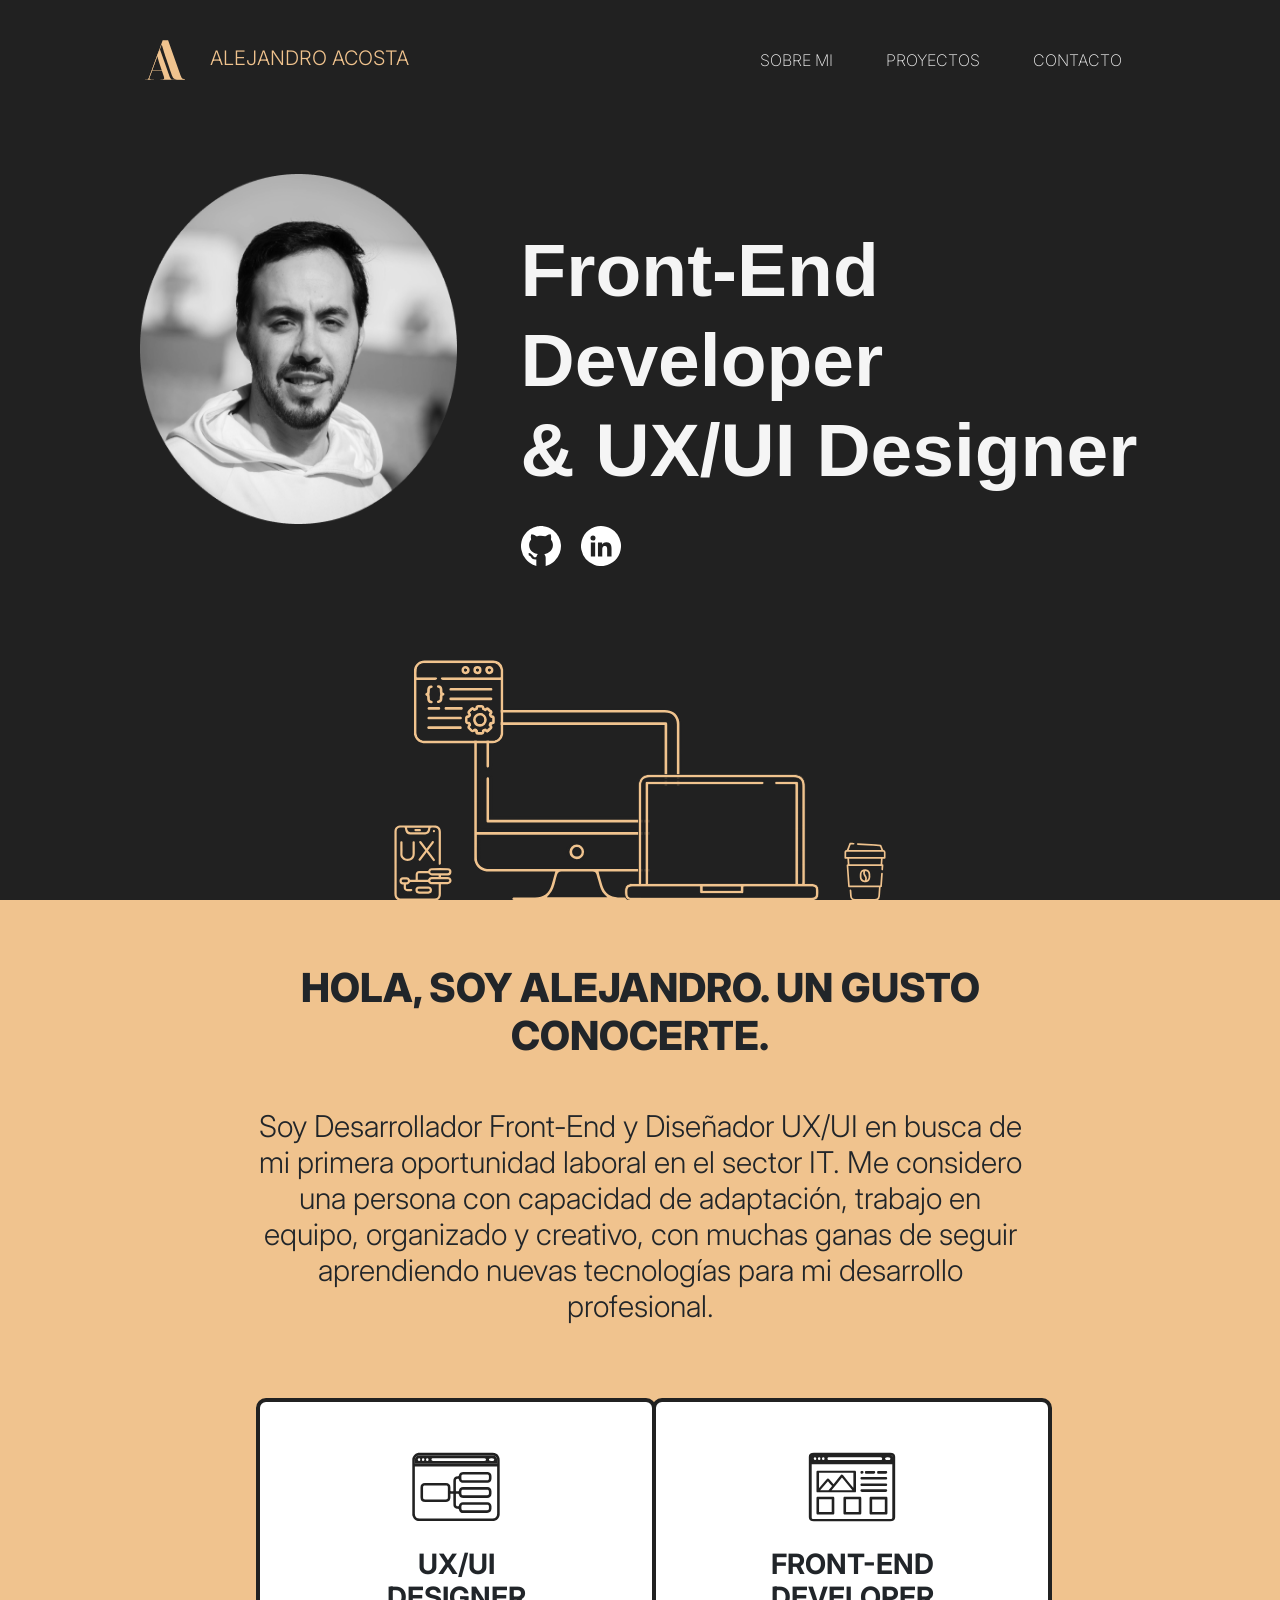
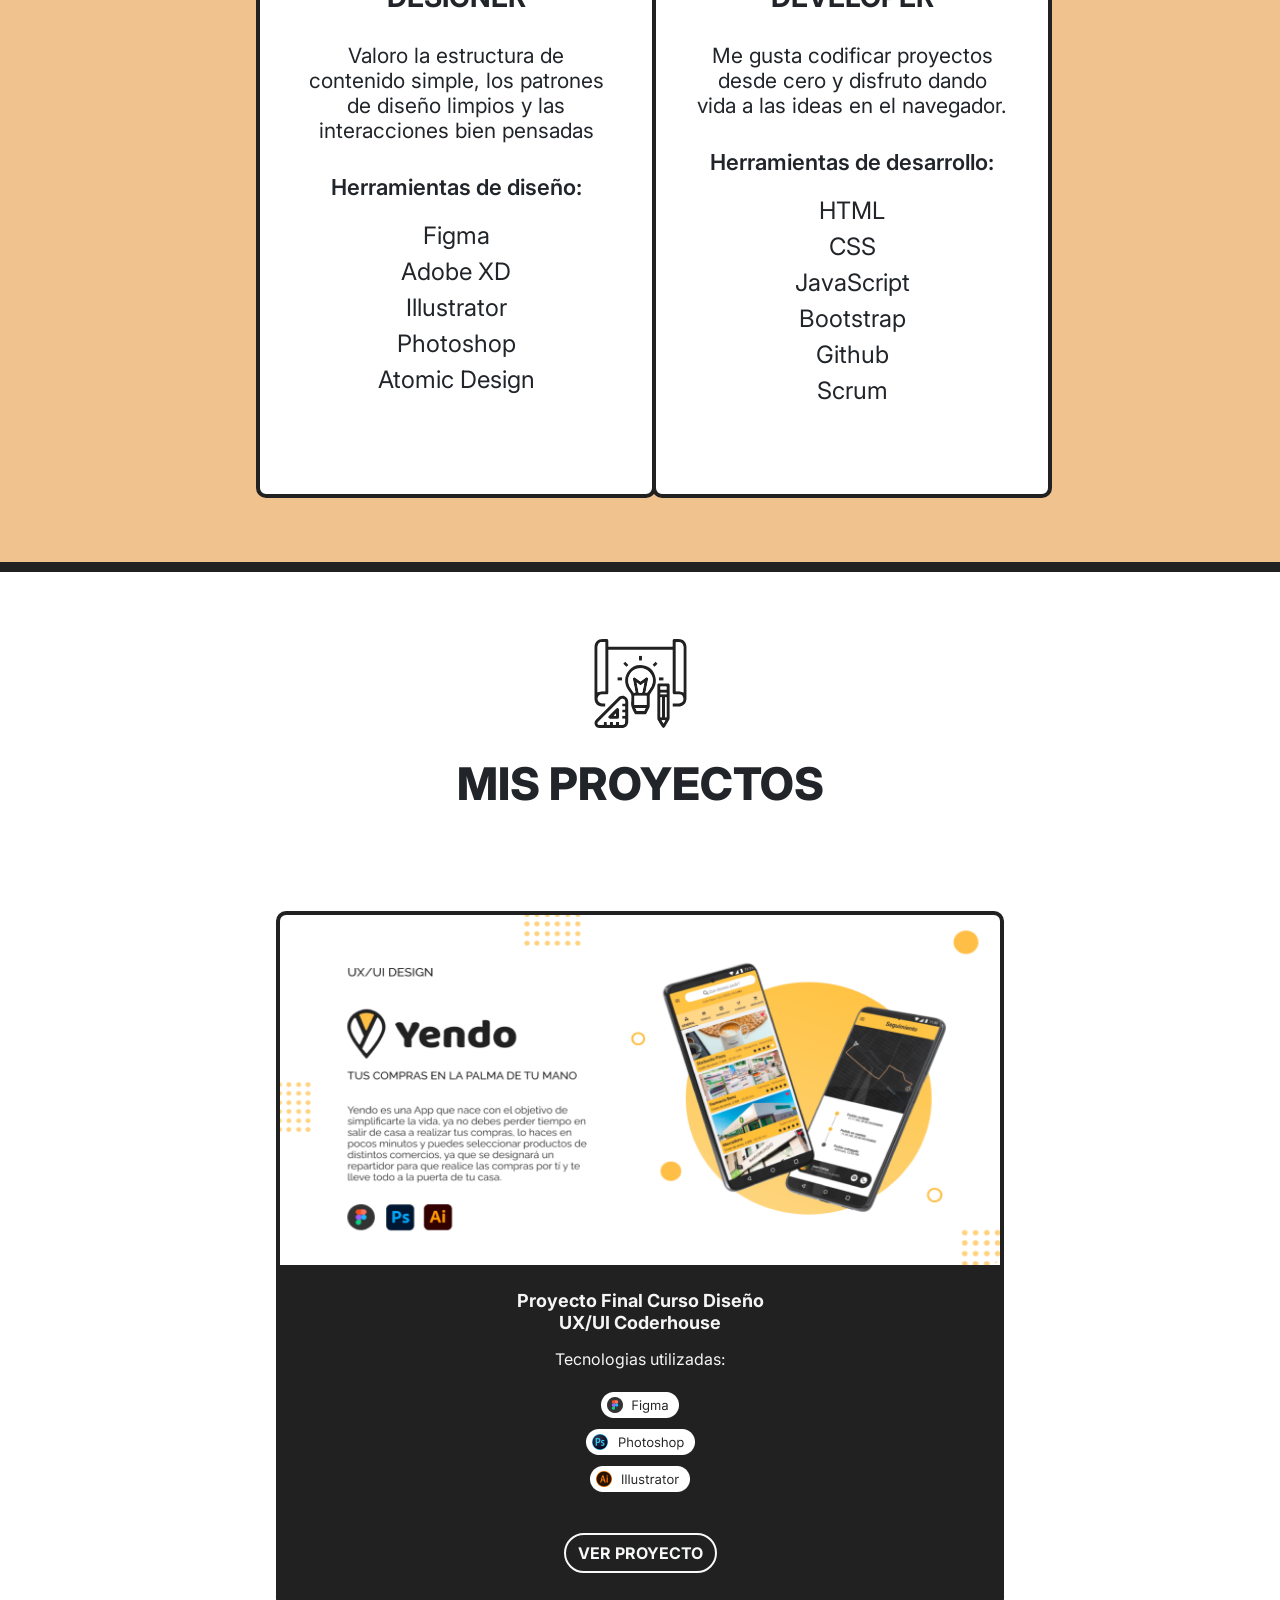
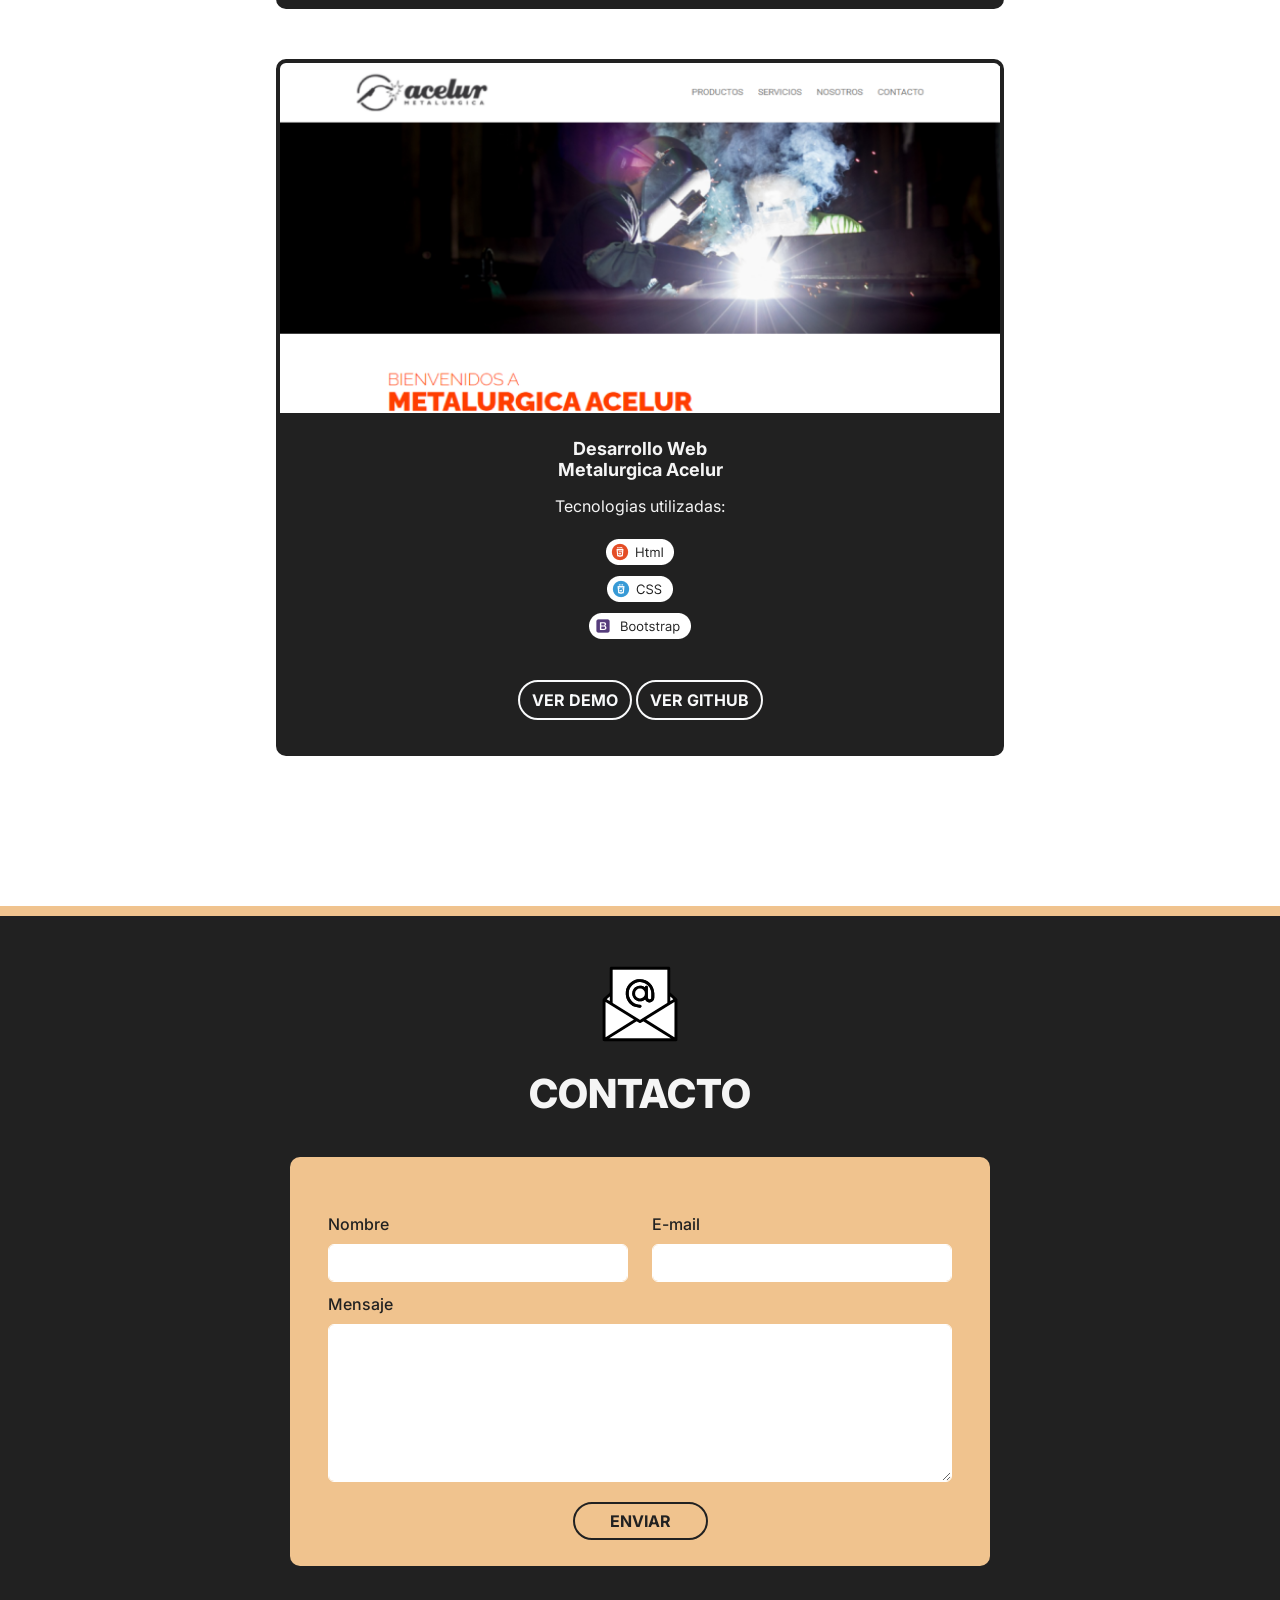
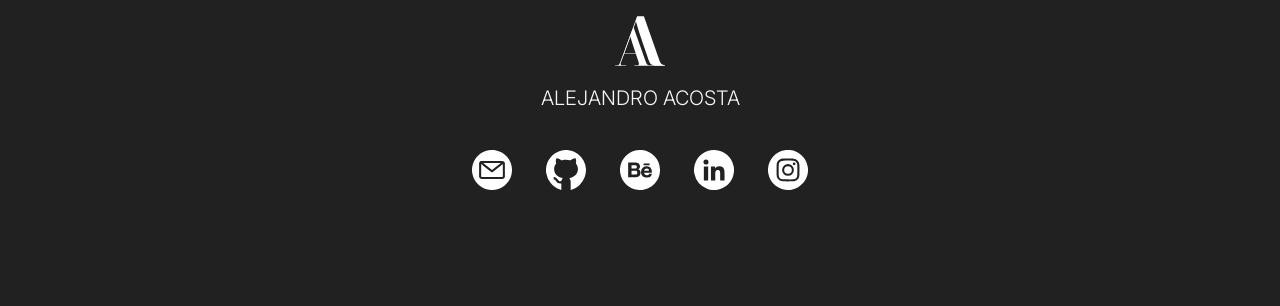
==== index.html @ b1044efc "Add files via upload" ====
<!doctype html>
<html lang="es">
  <head>
    <!-- Required meta tags -->
    <meta charset="utf-8">
    <meta name="viewport" content="width=device-width, initial-scale=1">

    <!-- Bootstrap CSS -->
    <link href="https://cdn.jsdelivr.net/npm/bootstrap@5.1.3/dist/css/bootstrap.min.css" rel="stylesheet" integrity="sha384-1BmE4kWBq78iYhFldvKuhfTAU6auU8tT94WrHftjDbrCEXSU1oBoqyl2QvZ6jIW3" crossorigin="anonymous">
    <link rel="stylesheet" href="master.css">

    <title>Ale Acosta</title>

  </head>
  <body>

    <div class="conteiner-fluid" id="divPortada">
      
      <!-- Empieza NavBAR-->
      <nav class="navbar navbar-expand-lg">

        <div class="container-fluid">          
          <a class="navbar-brand" href="#">
            <img src="images/logoAA.svg" id="logo" alt="">
            ALEJANDRO ACOSTA        
          </a>

          <button class="navbar-toggler custom-toggler" type="button" data-bs-toggle="collapse" data-bs-target="#navbarNavAltMarkup" aria-controls="navbarNavAltMarkup" aria-expanded="false" aria-label="Toggle navigation">
            <span class="navbar-toggler-icon"></span>
          </button>

          <div class="collapse navbar-collapse" id="navbarNavAltMarkup">
            <div class="navbar-nav">              
              <a class="nav-link" href="#sobremi">SOBRE MI</a>
              <a class="nav-link" href="#proyectos">PROYECTOS</a>
              <a class="nav-link" href="#contacto">CONTACTO</a>
            </div>
          </div>

        </div>
      </nav>

      <!-- Termina NavBAR-->

      <!-- Empieza Portada-->

      <div class="conteiner-fluid">
        <div class="row" id="portada">

          <div class="col-lg-6 col-xl-4 col-sm-12 divFoto">
            <img class="foto" src="/images/Ellipse 1.png" alt="">
          </div>

          <div class="col-lg-6 col-xl-8 col-sm-12" id="titulo">
            <h1 class="titulo">Front-End Developer<br>& UX/UI Designer<br> 
              <a href=""><span class="icon icon-github"></span></a>
              <a href="https://www.linkedin.com/in/aleaco/" target="_blank" rel="noopener noreferrer"><span class="icon icon-linkdin"></span></a>           
            </h1>            
          </div>

        </div> 
      </div>   
      
      <div class="conteiner-fluid">
        <div class="col-12 illustracion">
          <img src="/images/Artboard 1.svg" alt="" class="illustracion img-fluid">            
        </div>          
      </div>
      
    <!-- Termina Portada-->  
    
    <!-- Empieza Sobremi-->

    </div>

    <div class="conteiner-fluid sobreMi" id="sobremi">

      <div class="row">

        <h2>HOLA, SOY ALEJANDRO. UN GUSTO CONOCERTE.</h2>
        <p>Soy Desarrollador Front-End y Diseñador UX/UI en busca de mi primera oportunidad laboral en el sector IT. 
        Me considero una persona con capacidad de adaptación, trabajo en equipo, organizado y creativo, con muchas ganas de seguir aprendiendo nuevas tecnologías para mi desarrollo profesional.
        </p>

      </div>      

      <div class="row cards">
        <div class="col-lg-6 col-sm-12">

          <div class="card" style="width: 25rem;">
            <div class="card-body">
              <span class="icon-designer"></span>
              <h5 class="titulo">UX/UI <br>DESIGNER</h5>              
              <p class="texto">Valoro la estructura de contenido simple, los patrones de diseño limpios y las interacciones bien pensadas</p>
              <h6 class="subtitulo">Herramientas de diseño:</h6>
              <ul class="herramientas">
                <li>Figma</li>
                <li>Adobe XD</li>
                <li>Illustrator</li>
                <li>Photoshop</li>
                <li>Atomic Design</li>
              </ul>
              
            </div>
          </div>

        </div>

        <div class="col-lg-6 col-sm-12">

          <div class="card" style="width: 25rem;">
            <div class="card-body">
              <span class="icon-front"></span>
              <h5 class="titulo">FRONT-END DEVELOPER</h5>              
              <p class="texto">Me gusta codificar proyectos desde cero y disfruto dando vida a las ideas en el navegador.</p>
              <h6 class="subtitulo">Herramientas de desarrollo:</h6>
              <ul class="herramientas">
                <li>HTML</li>
                <li>CSS</li>
                <li>JavaScript</li>
                <li>Bootstrap</li>
                <li>Github</li>
                <li>Scrum</li>
              </ul>
              
            </div>
          </div>

        </div>
      </div>

    </div>

    <!-- Termina Sobremi-->

    <!-- Empieza Proyectos-->

    <div class="conteiner-fluid Proyectos" id="proyectos">

      <div id="tituloProyectos">
        <span class="icon-proyectos"></span>
        <h2>MIS PROYECTOS</h2>
      </div>

      <div class = "proyectos">
        <div class="row">
          <div class="col-xxl-8 col-xl-12">
            <img src="/images/yendo.png" alt="" class="img-fluid">
          </div>

          <div class="col-xxl-4 col-xl-12">

            <h5>Proyecto Final Curso Diseño <br>UX/UI Coderhouse</h5>
            <p>Tecnologias utilizadas:</p>

            <div><span class="icon-figma"></span></div>
            
            <div><span class="icon-photoshop"></span></div>
            
            <div><span class="icon-illustrator"></span></div>

            <div class="divBoton"><a href="https://www.behance.net/gallery/138708785/Yendo-App-UXUI-Design" target="_blank"><button type="button" class="btn btn-outline-light" id="bverProyecto">VER PROYECTO</button></a>
            </div>

          </div>
        </div>
      </div>


      <div class = "proyectos">
        <div class="row">
          <div class="col-xxl-8 col-xl-12">
            <img src="/images/acelur.png" alt="" class="img-fluid">
          </div>

          <div class="col-xxl-4 col-xl-12">

            <h5>Desarrollo Web <br>Metalurgica Acelur</h5>
            <p>Tecnologias utilizadas:</p>

            <div><span class="icon-html"></span></div>
            
            <div><span class="icon-css"></span></div>
            
            <div><span class="icon-bootstrap"></span></div>

            <div class="divBoton">
              <a href="https://www.acelur.com.uy" target="_blank"><button type="button" class="btn btn-outline-light" id="bverProyecto">VER DEMO</button></a>
              <a href="" target="_blank"><button type="button" class="btn btn-outline-light" id="bverProyecto">VER GITHUB</button></a>
            </div>

            


          </div>
        </div>
      </div>


    </div>

    <!-- Termina Proyectos-->

    <!-- Empieza Contacto-->

    <div class="conteiner-fluid Contacto" id="contacto">

      <div id="tituloContacto">
        <span class="icon-contacto"></span>
        <h2>CONTACTO</h2>
      </div>

      <div class="row formulario">

        <div class="mb-3">

          <div class="row">
            <div class="col-lg-6 col-md-12 col-sm-12">
              <label for="name" class="form-label">Nombre</label>
              <input type="name" class="form-control" id="name" placeholder="">  
            </div>
            <div class="col-lg-6 col-md-12 col-sm-12">
              <label for="exampleFormControlInput1" class="form-label">E-mail</label>
              <input type="email" class="form-control" id="exampleFormControlInput1" placeholder="">  
            </div>
          </div>                 
        
          <label for="exampleFormControlTextarea1" class="form-label">Mensaje</label>
          <textarea class="form-control" id="exampleFormControlTextarea1" rows="6"></textarea>

          <div style="text-align: center;"><a href="" target="_blank"><button type="button" class="btn btn-outline-light" id="bEnviar">ENVIAR</button></a></div>

        </div>
      </div>

      <div class="footer">
        <a href="#divPortada"><img src="images/logoBlanco.svg" class="logo" alt=""></a>
        <a href="#divPortada"><h3>ALEJANDRO ACOSTA</h3></a>
        <a href="mailto:alee.acosta@gmail.com" target="_blank"><span class="icon icon-email"></span></a>
        <a href="" target="_blank"><span class="icon icon-github"></span></a>
        <a href="https://www.behance.net/aleeacosta0563" target="_blank"><span class="icon icon-behace"></span></a>
        <a href="https://www.linkedin.com/in/aleaco/" target="_blank"><span class="icon icon-linkdin"></span></a>
        <a href="https://www.instagram.com/ale.aco/" target="_blank"><span class="icon icon-instagram"></span></a>

      </div>


    </div>

    
    
    <!-- Option 1: Bootstrap Bundle with Popper -->
    <script src="https://cdn.jsdelivr.net/npm/bootstrap@5.1.3/dist/js/bootstrap.bundle.min.js" integrity="sha384-ka7Sk0Gln4gmtz2MlQnikT1wXgYsOg+OMhuP+IlRH9sENBO0LRn5q+8nbTov4+1p" crossorigin="anonymous"></script>

   
  </body>
</html>
---- master.css ----
/* color: rgb(F0C38E); */


@import url('https://fonts.googleapis.com/css2?family=Inter:wght@100;200;300;400;500;600;700;800;900&display=swap');


body {
    font-family: 'Inter', sans-serif;
}

#divPortada {
    background-color: #212121;
    color:whitesmoke; 
    height: 100vh;    
}

/* Estilos NAVBAR*/

#logo {
    height: 50px;
    width: 50px;
    padding: 5px;
    text-align: center;
    margin-right: 15px;
}

.navbar {
    padding-top: 30px;
    padding-bottom: 5%;
    padding-left: 10%;
    padding-right: 10%;    
}

#navbarNavAltMarkup {
    justify-content: right;   
    padding-right:10px; 
}

.navbar-brand {
    color: #F0C38E;
    padding-left: 0;  
    font-weight: 300;
    font-size: 20px;  
}

.navbar-brand:hover {
    color: whitesmoke;
}

.nav-link {
    color: whitesmoke;
    font-weight: 200;       
}

.nav-link:hover {
    color: #F0C38E;
}

.navbar-expand-lg .navbar-nav .nav-link {
    padding-left: 45px; 
}

.custom-toggler .navbar-toggler-icon {
    background-image: url("data:image/svg+xml;charset=utf8,%3Csvg viewBox='0 0 32 32' xmlns='http://www.w3.org/2000/svg'%3E%3Cpath stroke='rgba(245,245,245, 1)' stroke-width='2' stroke-linecap='round' stroke-miterlimit='10' d='M4 8h24M4 16h24M4 24h24'/%3E%3C/svg%3E");
  }

.custom-toggler.navbar-toggler {
    border-color: whitesmoke;
  } 

/* Estilos Portada*/
.divFoto {
    text-align: center;
}

.foto {
    height: 100%;
    width: 100%; 
    max-width: 350px;
    max-height: 350px;   
    padding: 0px 0px 0px 0px;
    text-align: center;
}

@media screen and (max-width: 400px) {
    .foto {
      width: 250px;
      height: 250px;
    }
}

#portada {
    padding: 0 10% 50px 10%;
    margin: 0;    
}

#titulo {
    padding-top: 5%;
    padding-left: 5%;
    display: flex;
    align-items: center;
}

.titulo {
    font-family: Helvetica;
    font-size: 75px;
    font-weight: bolder;
    
}

@media screen and (max-width: 991px) {
    .titulo {
      font-size: 60px;
      text-align: center;
    }
}

@media screen and (max-width: 650px) {
    .titulo {
      font-size: 45px;
      text-align: center;
    }
}

@media screen and (max-width: 400px) {
    .titulo {
      font-size: 35px;
      text-align: center;
    }
}

.icon {
    display: inline-block;
    width: 40px;
    height: 40px;
    background-size: cover;
}

.icon-github {
    background-image: url(/images/github.svg);
}

.icon-github:hover,
.icon-github:focus {
    background-image: url(/images/githubHover.svg);
}

.icon-linkdin {
    background-image: url(/images/linkedin.svg);
}

.icon-linkdin:hover,
.icon-linkdin:focus {
    background-image: url(/images/linkedinHover.svg);
}

.col-12{    
    position: absolute;
    bottom: 0;  
     
}
.illustracion{
    height: 250px;
    text-align: center;
}

@media screen and (max-width: 966px) {
    .illustracion {
        height: 200px;
    }
}

@media screen and (max-width: 400px) {
    .illustracion {
        height: 150px;
    }
}

/* Estilos SobreMi*/

.sobreMi {
    width: 100%;
    height: 100%;
    background-color: #F0C38E;
    text-align: center;
    padding-top: 5%;
    padding-left: 20%;
    padding-right: 20%;
    padding-bottom: 5%;
    border-bottom: 10px solid #212121;
}

@media screen and (max-width: 400px) {
    .sobreMi {
        padding: 50px 20px 50px 20px;
    }
}

.sobreMi h2{
    font-size: 40px;
    font-weight: 800;
}

.sobreMi p {
    font-size: 30px;
    font-weight: 300;
    padding-top: 40px;
    line-height: normal;
}

@media screen and (max-width: 400px) {
    .sobreMi p {
        font-size: 25px;
    }
}

.cards{
    padding-top: 5%;
    text-align: center; 
      
}

.card {
    margin: auto;
    border-color: #212121;
    border-width: 4px;   
    border-radius: 10px; 
    height: 700px;    
}

@media screen and (max-width: 966px) {
    .card {
        max-width: 350px;
    }
}

.card-body {
    padding: 10%;      
}

.icon-front {
    display: inline-block;
    width: 90px;
    height: 90px;
    background-size: cover;
    background-image: url(/images/iconFrontend.svg);    

}

.icon-designer {
    display: inline-block;
    width: 90px;
    height: 90px;
    background-size: cover;
    background-image: url(/images/iconDesigner.svg);
}

.card .titulo {
    font-family: 'Inter', sans-serif;
    padding: 10px 0 10px 0;
    font-size: 28px;
    font-weight: 700;
}

.card .texto {
    font-size: 21px;
    font-weight: 400;
    padding-top: 10px;
    padding-bottom: 10px;
}

.card .herramientas {
    padding: 0;
    font-size: 24px;
    font-weight: 400;
    list-style-type: none;
}

.card .subtitulo {
    font-size: 22px;
    font-weight: 600;
    padding-top: 5px;
    padding-bottom: 10px;
}

.row .col-sm-12 {
    margin-top: 20px;
}


/* Estilos Proyectos*/

.Proyectos {
    width: 100%;
    height: 100%;
    background-color: white;
    margin-bottom: 100px;
}

#tituloProyectos {
    margin: 5% 25% 100px 25%;
    text-align: center; 
   
}

.icon-proyectos {  
    
    display: inline-block;
    width: 95px;
    height: 95px;
    background-size: cover;
    background-image: url(/images/iconProyectos.svg);  
    margin-bottom: 20px;   

}

#tituloProyectos h2 {
    font-size: 45px;
    font-weight: 800;
}

.proyectos {     
    display: block;   
    background-color: white;
    width: 55%;
    height: 100%;    
    margin: auto;
    padding-bottom: 50px;
}

.proyectos .row {
    height: 100%;  
    border: 4px solid #212121;    
    border-radius: 10px;  
}

.img-fluid {
    width: 100%;
    max-height: 350px;
}

.proyectos .col-lg-8 {
      
    padding: 0;
    border-radius: 5px 0 0 5px;   
}

.proyectos .col-lg-4 {    
    background-color: #212121;     
    padding: 25px;  
    text-align: center; 

}


.proyectos .col-xxl-8 {
      
    padding: 0;
    border-radius: 5px 0 0 5px;   
}

.proyectos .col-xxl-4 {    
    background-color: #212121;     
    padding: 25px;  
    text-align: center; 

}





.proyectos h5 {
    font-size: 18px;
    font-weight: 700;
    color: whitesmoke;    
}

.proyectos p {
    font-size: 16px;
    font-weight: 400;
    color: whitesmoke;
    padding: 5px 0 5px 0;    

}

.icon-figma {      
    display: inline-block;
    width: 78px;
    height: 26px;
    background-size: cover;
    background-image: url(/images/figma.png);      
    margin: 0 50px 5px 50px;

}

.icon-photoshop {     
    display: inline-block;
    width: 109px;
    height: 26px;
    background-size: cover;
    background-image: url(/images/photoshop.png);        
    margin: 0 50px 5px 50px;

}
.icon-illustrator {      
    display: inline-block;
    width: 100px;
    height: 26px;
    background-size: cover;
    background-image: url(/images/illustrator.png);      
    margin: 0 50px 5px 50px;
}

.icon-html {      
    display: inline-block;
    width: 68px;
    height: 26px;
    background-size: cover;
    background-image: url(/images/html.png);      
    margin: 0 50px 5px 50px;

}

.icon-css {     
    display: inline-block;
    width: 66px;
    height: 26px;
    background-size: cover;
    background-image: url(/images/css.png);        
    margin: 0 50px 5px 50px;

}
.icon-bootstrap {      
    display: inline-block;
    width: 102px;
    height: 26px;
    background-size: cover;
    background-image: url(/images/bootstrap.png);      
    margin: 0 50px 5px 50px;
}

.divBoton {
    margin-top: 30px;
}

#bverProyecto {
    border-width: 2px;
    border-radius: 50px;
    font-size: 16px;
    font-weight: 700;
    margin-bottom: 7px;
    
}

#bverProyecto:hover {
    color: #212121;
}

/* Estilos Contacto*/


.Contacto {
    width: 100%;
    height: 1000px;
    background-color: #212121;
    color: whitesmoke;
    padding-top: 10px;
    border-top: 10px solid #F0C38E;
	
    
}


#tituloContacto {
    margin: 3% 25% 3% 25%;
    text-align: center; 
   
}

.icon-contacto {  
    
    display: inline-block;
    width: 80px;
    height: 80px;
    background-size: cover;
    background-image: url(/images/iconContacto.svg);  
    margin-bottom: 20px;   

}

#tituloContacto h2 {
    font-size: 40px;
    font-weight: 800;
}

.formulario {
    width: 55%;
    max-width: 700px;
    height: auto;
    margin: auto;
    padding: 2%;
    padding-bottom: 10px;
    background-color: #F0C38E;
    border-radius: 10px;
    color: #212121;
       
}

.formulario label {
    font-size: 18;
    font-weight: 500;
    padding: 10px 0 0 0; 
       
}

#bEnviar {
    border-width: 2px;
    border-radius: 50px;
    border-color: #212121;
    color: #212121;
    font-size: 16px;
    font-weight: 700;
    margin-top: 20px; 
    padding: 5px 35px 5px 35px; 
     
}

#bEnviar:hover {
    color:#F0C38E;
    background-color: #212121;
}

.form-control {
    border-color: white;
}

.footer {
    text-align: center;
    margin: 50px 0 25px 0;
}

.footer .logo {
    width: 50px;
    height: 50px;
    margin-bottom: 20px;
    margin-right: 0px;    
}

.footer a {
    text-decoration:none;
}

.footer h3 {
    font-size: 20px;
    margin-bottom: 30px;
    font-weight: 300;    
    color: whitesmoke;
}

.footer span {
    margin: 10px 15px 0 15px;
}

.icon-behace {
    background-image: url(/images/behace.svg);
}

.icon-behace:hover,
.icon-behace:focus {
    background-image: url(/images/behaceHover.svg);
}

.icon-email {
    background-image: url(/images/email.svg);
}

.icon-email:hover,
.icon-email:focus {
    background-image: url(/images/emailHover.svg);
}

.icon-instagram {
    background-image: url(/images/instagram.svg);
}

.icon-instrgram:hover,
.icon-instagram:focus {
    background-image: url(/images/instagramHover.svg);
}
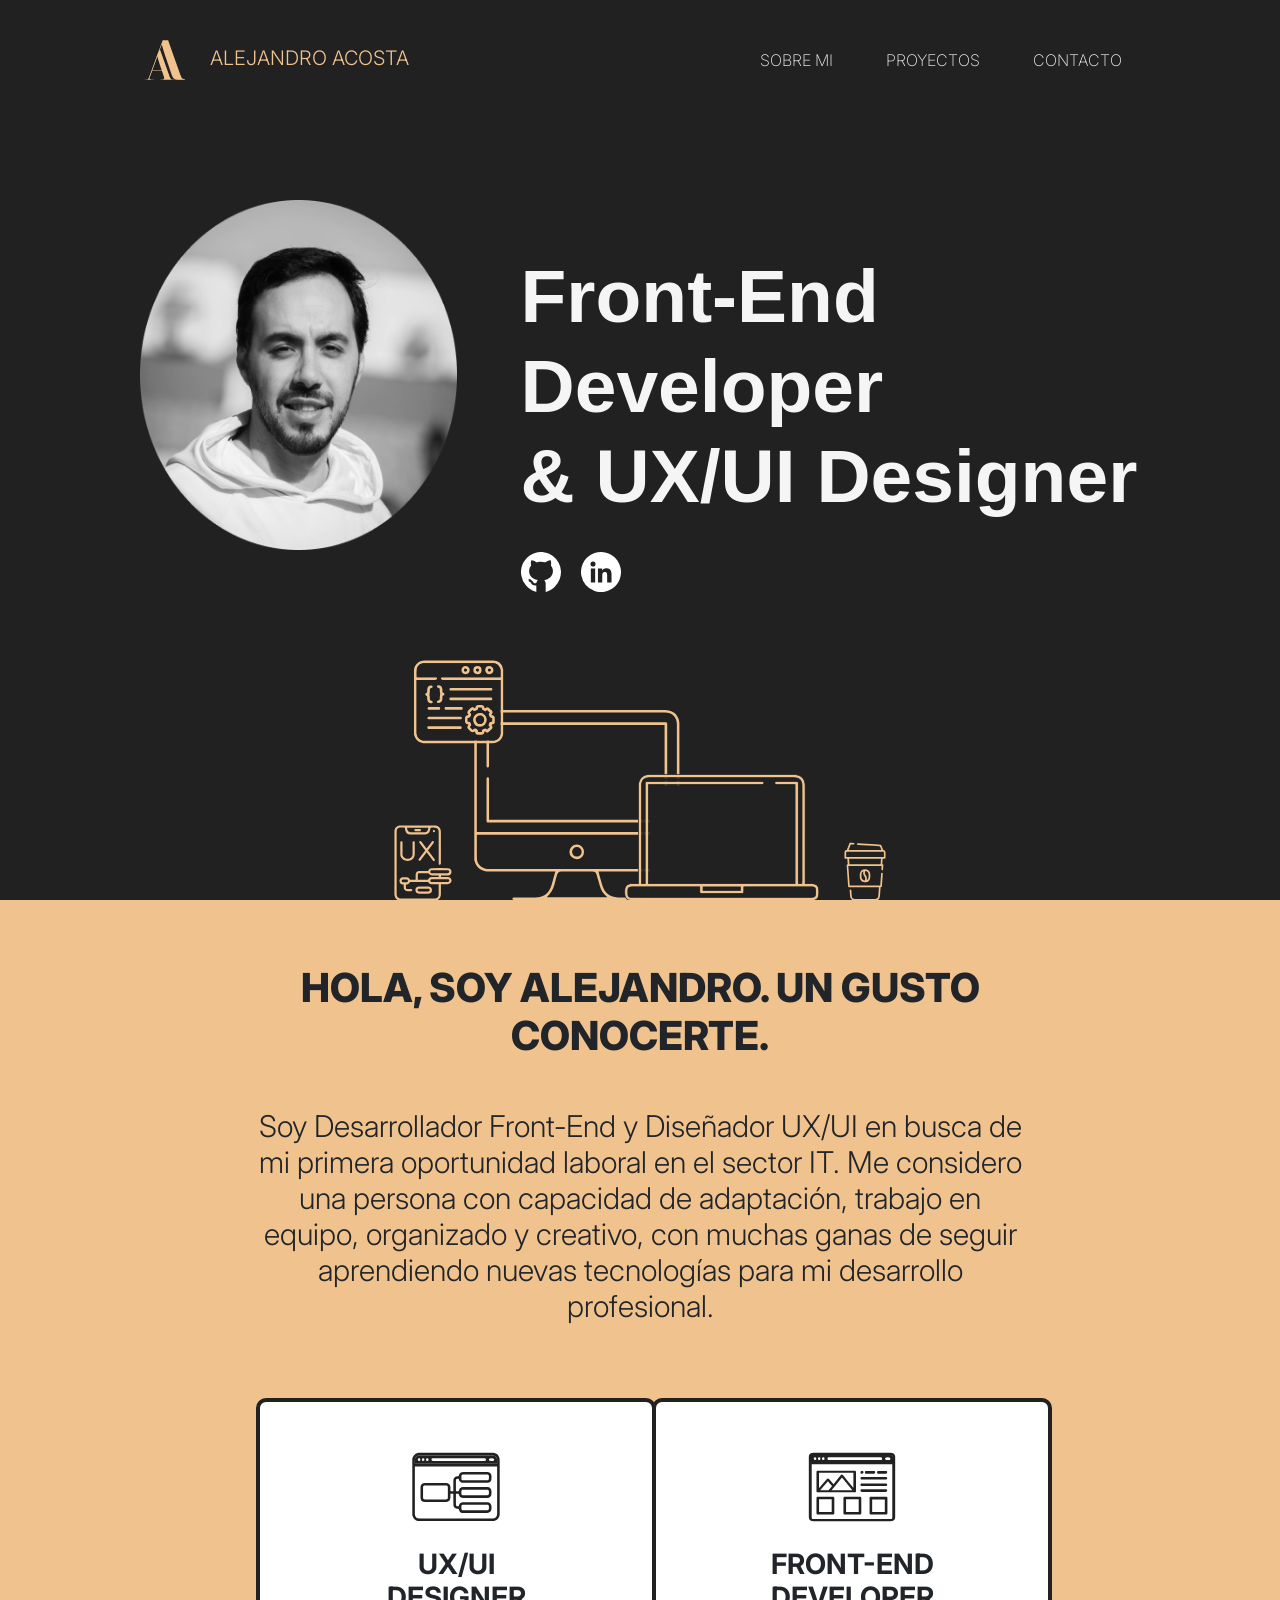
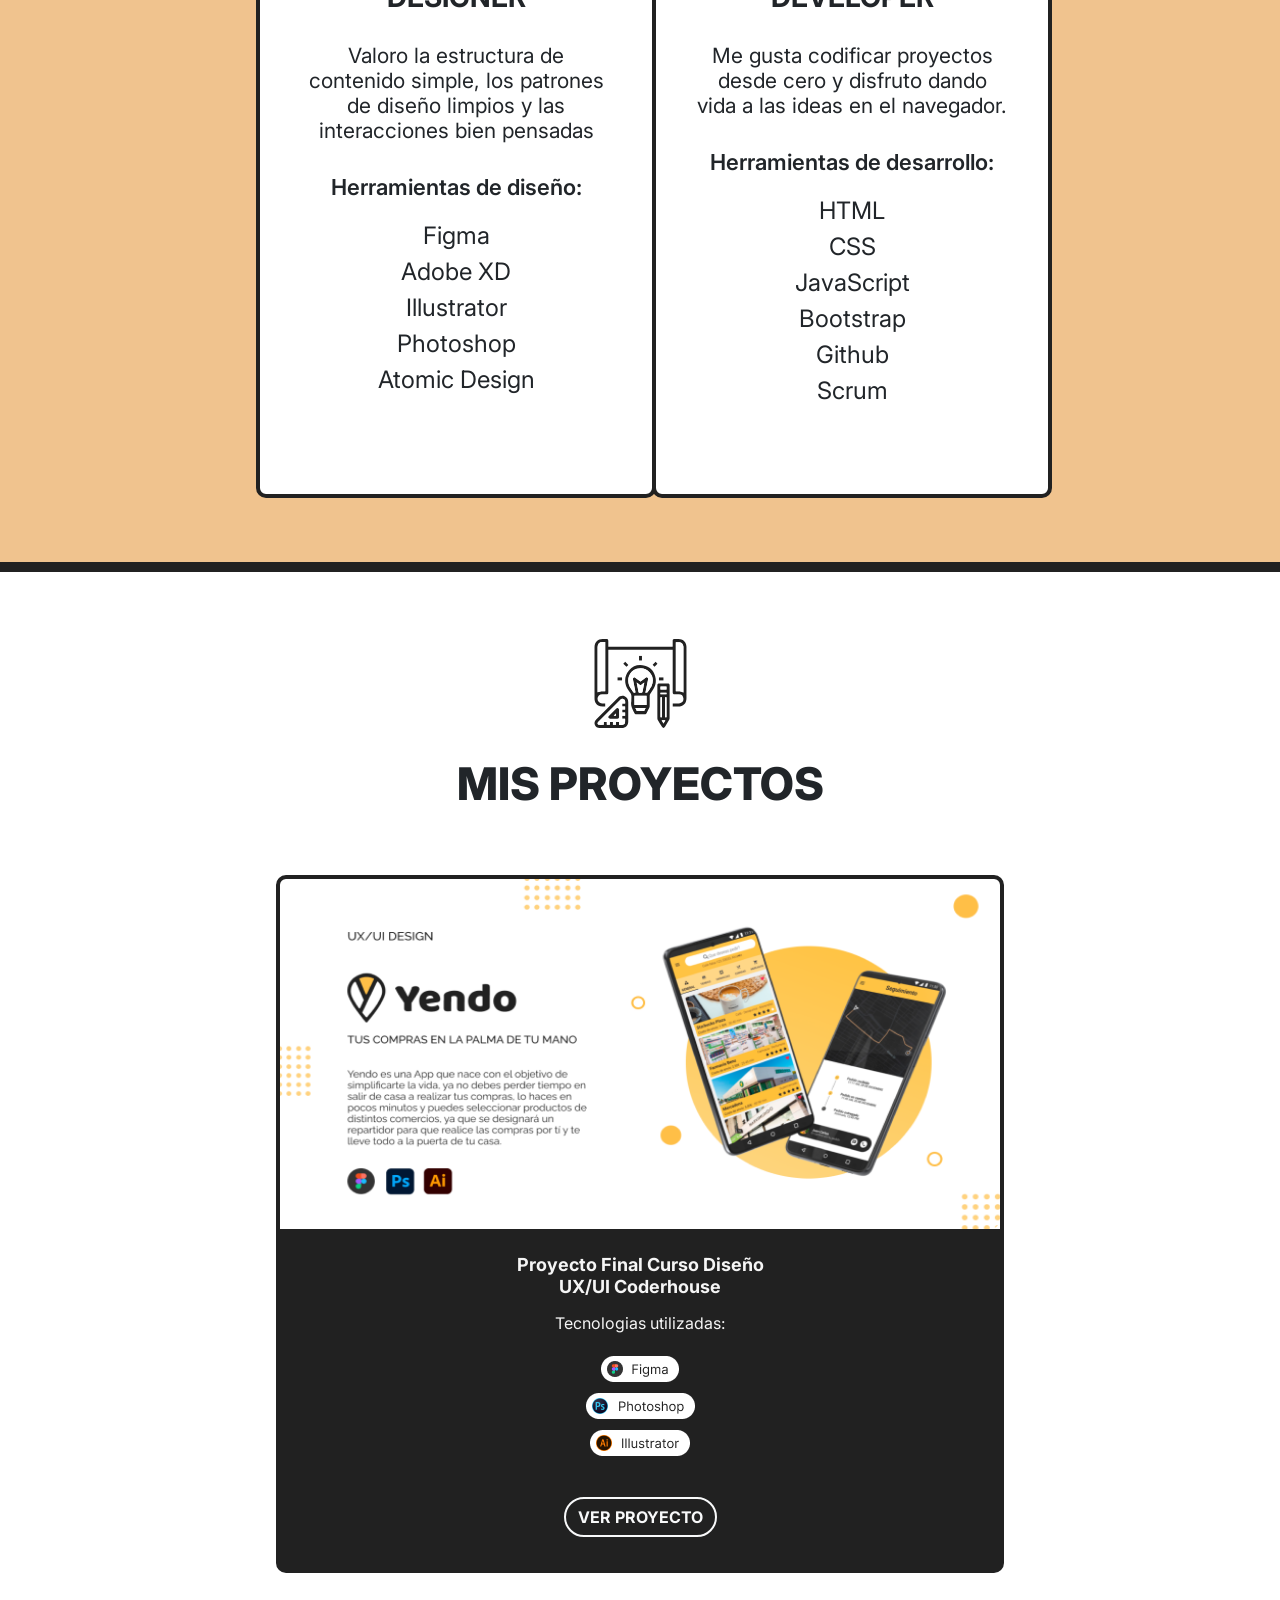
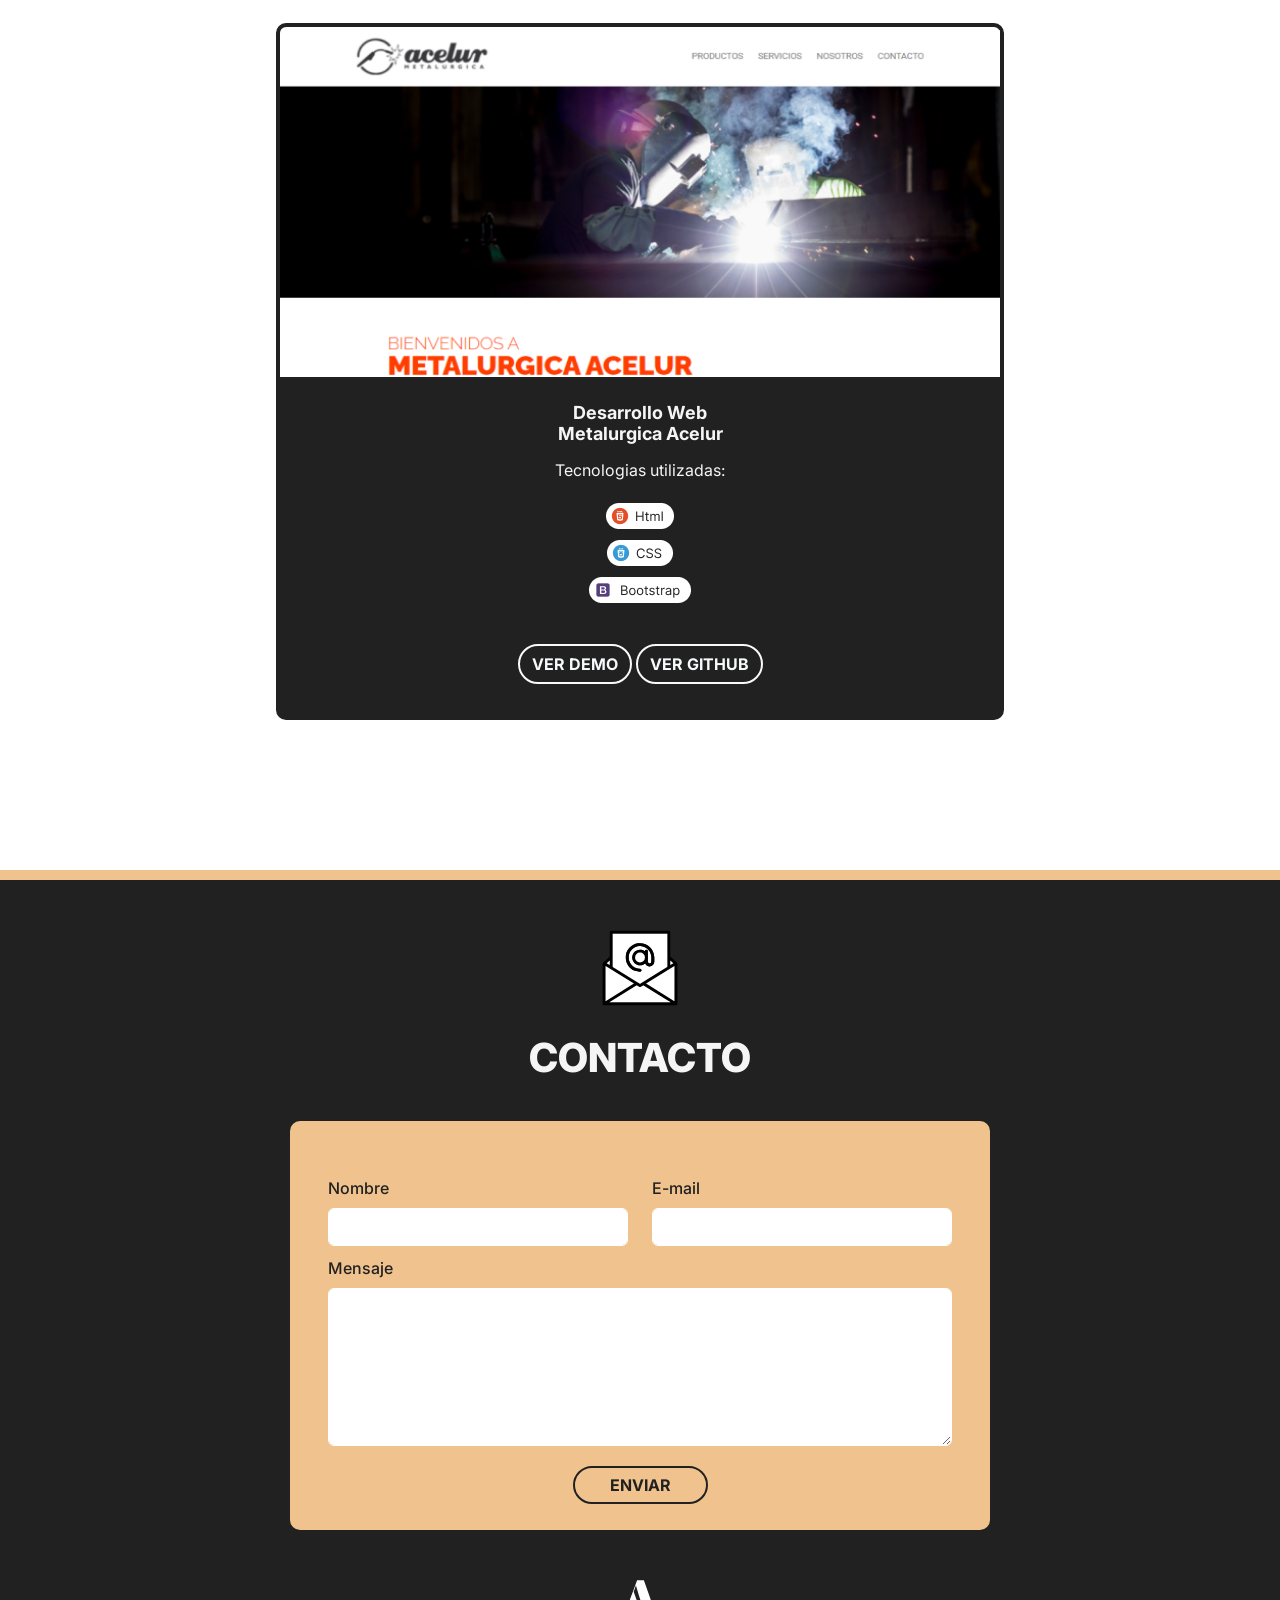
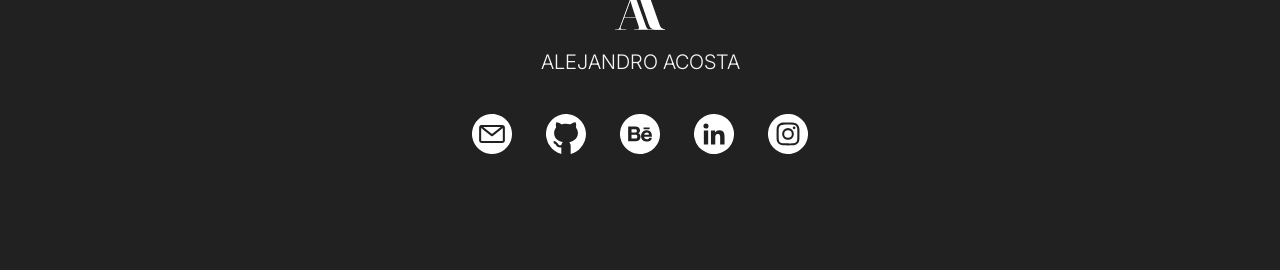
==== commit 054ef080: "Add files via upload" ====
--- a/index.html
+++ b/index.html
@@ -1,7 +1,6 @@
 <!doctype html>
 <html lang="es">
-  <head>
-    <!-- Required meta tags -->
+  <head>    
     <meta charset="utf-8">
     <meta name="viewport" content="width=device-width, initial-scale=1">
 
@@ -17,7 +16,7 @@
     <div class="conteiner-fluid" id="divPortada">
       
       <!-- Empieza NavBAR-->
-      <nav class="navbar navbar-expand-lg">
+      <nav class="navbar navbar-expand-lg position-absolute w-100">
 
         <div class="container-fluid">          
           <a class="navbar-brand" href="#">
@@ -25,11 +24,11 @@
             ALEJANDRO ACOSTA        
           </a>
 
-          <button class="navbar-toggler custom-toggler" type="button" data-bs-toggle="collapse" data-bs-target="#navbarNavAltMarkup" aria-controls="navbarNavAltMarkup" aria-expanded="false" aria-label="Toggle navigation">
+          <button class="navbar-toggler custom-toggler" type="button" data-bs-toggle="collapse" data-bs-target="#navbarNavAltMarkup" aria-controls="navbarNavAltMarkup" aria-expanded="true" aria-label="navbar">
             <span class="navbar-toggler-icon"></span>
           </button>
 
-          <div class="collapse navbar-collapse" id="navbarNavAltMarkup">
+          <div class="collapse navbar-collapse in" id="navbarNavAltMarkup" aria-expanded="true">
             <div class="navbar-nav">              
               <a class="nav-link" href="#sobremi">SOBRE MI</a>
               <a class="nav-link" href="#proyectos">PROYECTOS</a>
@@ -53,7 +52,7 @@
 
           <div class="col-lg-6 col-xl-8 col-sm-12" id="titulo">
             <h1 class="titulo">Front-End Developer<br>& UX/UI Designer<br> 
-              <a href=""><span class="icon icon-github"></span></a>
+              <a href="https://github.com/aleeacosta" target="_blank"><span class="icon icon-github"></span></a>
               <a href="https://www.linkedin.com/in/aleaco/" target="_blank" rel="noopener noreferrer"><span class="icon icon-linkdin"></span></a>           
             </h1>            
           </div>
@@ -87,7 +86,7 @@
       <div class="row cards">
         <div class="col-lg-6 col-sm-12">
 
-          <div class="card" style="width: 25rem;">
+          <div class="card" >
             <div class="card-body">
               <span class="icon-designer"></span>
               <h5 class="titulo">UX/UI <br>DESIGNER</h5>              
@@ -108,7 +107,7 @@
 
         <div class="col-lg-6 col-sm-12">
 
-          <div class="card" style="width: 25rem;">
+          <div class="card">
             <div class="card-body">
               <span class="icon-front"></span>
               <h5 class="titulo">FRONT-END DEVELOPER</h5>              
@@ -125,7 +124,6 @@
               
             </div>
           </div>
-
         </div>
       </div>
 
@@ -166,7 +164,6 @@
         </div>
       </div>
 
-
       <div class = "proyectos">
         <div class="row">
           <div class="col-xxl-8 col-xl-12">
@@ -186,11 +183,8 @@
 
             <div class="divBoton">
               <a href="https://www.acelur.com.uy" target="_blank"><button type="button" class="btn btn-outline-light" id="bverProyecto">VER DEMO</button></a>
-              <a href="" target="_blank"><button type="button" class="btn btn-outline-light" id="bverProyecto">VER GITHUB</button></a>
-            </div>
-
-            
-
+              <a href="#" ><button type="button" class="btn btn-outline-light" id="bverProyecto">VER GITHUB</button></a>
+            </div>
 
           </div>
         </div>
@@ -210,46 +204,48 @@
         <h2>CONTACTO</h2>
       </div>
 
-      <div class="row formulario">
+      <form class="row formulario" action="https://formspree.io/f/mlezlloe" method="POST">
 
         <div class="mb-3">
 
           <div class="row">
             <div class="col-lg-6 col-md-12 col-sm-12">
+
               <label for="name" class="form-label">Nombre</label>
-              <input type="name" class="form-control" id="name" placeholder="">  
-            </div>
+              <input type="name" name="name" class="form-control" id="name" placeholder="" required="">  
+
+            </div>
+
             <div class="col-lg-6 col-md-12 col-sm-12">
+
               <label for="exampleFormControlInput1" class="form-label">E-mail</label>
-              <input type="email" class="form-control" id="exampleFormControlInput1" placeholder="">  
+              <input type="email" name="email" class="form-control" id="exampleFormControlInput1" placeholder="" required="">  
+              
             </div>
           </div>                 
         
           <label for="exampleFormControlTextarea1" class="form-label">Mensaje</label>
-          <textarea class="form-control" id="exampleFormControlTextarea1" rows="6"></textarea>
-
-          <div style="text-align: center;"><a href="" target="_blank"><button type="button" class="btn btn-outline-light" id="bEnviar">ENVIAR</button></a></div>
-
-        </div>
-      </div>
+          <textarea class="form-control" name="message" id="exampleFormControlTextarea1" rows="6" required=""></textarea>
+
+          <div style="text-align: center;"><button type="submit" class="btn btn-outline-light" id="bEnviar">ENVIAR</button></div>
+
+        </div>
+      </form>
 
       <div class="footer">
         <a href="#divPortada"><img src="images/logoBlanco.svg" class="logo" alt=""></a>
         <a href="#divPortada"><h3>ALEJANDRO ACOSTA</h3></a>
         <a href="mailto:alee.acosta@gmail.com" target="_blank"><span class="icon icon-email"></span></a>
-        <a href="" target="_blank"><span class="icon icon-github"></span></a>
+        <a href="https://github.com/aleeacosta" target="_blank"><span class="icon icon-github"></span></a>
         <a href="https://www.behance.net/aleeacosta0563" target="_blank"><span class="icon icon-behace"></span></a>
         <a href="https://www.linkedin.com/in/aleaco/" target="_blank"><span class="icon icon-linkdin"></span></a>
         <a href="https://www.instagram.com/ale.aco/" target="_blank"><span class="icon icon-instagram"></span></a>
 
       </div>
 
-
-    </div>
-
+    </div>   
     
     
-    <!-- Option 1: Bootstrap Bundle with Popper -->
     <script src="https://cdn.jsdelivr.net/npm/bootstrap@5.1.3/dist/js/bootstrap.bundle.min.js" integrity="sha384-ka7Sk0Gln4gmtz2MlQnikT1wXgYsOg+OMhuP+IlRH9sENBO0LRn5q+8nbTov4+1p" crossorigin="anonymous"></script>
 
    
--- a/master.css
+++ b/master.css
@@ -24,6 +24,13 @@
     margin-right: 15px;
 }
 
+@media screen and (max-width: 400px) {
+    #logo {
+        height: 40px;
+        width: 40px;
+    }
+}
+
 .navbar {
     padding-top: 30px;
     padding-bottom: 5%;
@@ -31,9 +38,27 @@
     padding-right: 10%;    
 }
 
+@media screen and (max-width: 450px) {
+    .navbar {
+        padding-left: 3%;
+        padding-right: 3%;
+    }
+}
+
 #navbarNavAltMarkup {
     justify-content: right;   
     padding-right:10px; 
+    
+}
+
+@media screen and (max-width: 991px) {
+    #navbarNavAltMarkup {
+        background-color:#212121;
+        border: 1px solid #2c2c2c;        
+        padding: 10px 30px 10px 10px;
+        text-align: right;
+        
+    }
 }
 
 .navbar-brand {
@@ -43,6 +68,12 @@
     font-size: 20px;  
 }
 
+@media screen and (max-width: 461px) {
+    .navbar-brand {
+        font-size: 16px; 
+    }
+}
+
 .navbar-brand:hover {
     color: whitesmoke;
 }
@@ -67,6 +98,10 @@
 .custom-toggler.navbar-toggler {
     border-color: whitesmoke;
   } 
+
+
+
+  
 
 /* Estilos Portada*/
 .divFoto {
@@ -82,16 +117,38 @@
     text-align: center;
 }
 
-@media screen and (max-width: 400px) {
+@media screen and (max-width: 450px) {
     .foto {
       width: 250px;
       height: 250px;
     }
 }
 
+@media screen and (max-width: 400px) {
+    .foto {
+      width: 200px;
+      height: 200px;
+    }
+}
+
 #portada {
     padding: 0 10% 50px 10%;
-    margin: 0;    
+    margin: 0; 
+    
+    padding-top: 120px; /*   CAMBIAR */
+    z-index: -1;
+}
+
+@media screen and (min-width: 991px) {
+    #portada {
+        padding: 180px 10% 20px 10%;
+    }
+}
+
+@media screen and (max-width: 400px) {
+    #portada {
+        padding: 100px 4% 20px 4%;
+    }
 }
 
 #titulo {
@@ -110,21 +167,28 @@
 
 @media screen and (max-width: 991px) {
     .titulo {
-      font-size: 60px;
+      font-size: 55px;
       text-align: center;
     }
 }
 
 @media screen and (max-width: 650px) {
     .titulo {
-      font-size: 45px;
+      font-size: 50px;
       text-align: center;
     }
 }
 
-@media screen and (max-width: 400px) {
+@media screen and (max-width: 556px) {
     .titulo {
-      font-size: 35px;
+        font-size: 45px;
+        text-align: center;
+      }
+}
+
+@media screen and (max-width: 380px) {
+    .titulo {
+      font-size: 30px;
       text-align: center;
     }
 }
@@ -170,7 +234,19 @@
     }
 }
 
-@media screen and (max-width: 400px) {
+@media screen and (max-width: 735px) {
+    .illustracion {
+        height: 175px;
+    }
+}
+
+@media screen and (max-width: 556px) {
+    .illustracion {
+        height: 160px;
+    }
+}
+
+@media screen and (max-width: 450px) {
     .illustracion {
         height: 150px;
     }
@@ -190,7 +266,7 @@
     border-bottom: 10px solid #212121;
 }
 
-@media screen and (max-width: 400px) {
+@media screen and (max-width: 450px) {
     .sobreMi {
         padding: 50px 20px 50px 20px;
     }
@@ -224,13 +300,20 @@
     margin: auto;
     border-color: #212121;
     border-width: 4px;   
-    border-radius: 10px; 
+    border-radius: 10px;
+    width: 25rem; 
     height: 700px;    
 }
 
 @media screen and (max-width: 966px) {
     .card {
         max-width: 350px;
+    }
+}
+
+@media screen and (max-width: 450px) {
+    .card {
+        width: 320px;
     }
 }
 
@@ -297,10 +380,21 @@
     margin-bottom: 100px;
 }
 
+@media screen and (max-width: 450px) {
+    .Proyectos {
+        margin-bottom: 10%;       
+    }
+}
+
 #tituloProyectos {
-    margin: 5% 25% 100px 25%;
-    text-align: center; 
-   
+    margin: 5% 25% 5% 25%;
+    text-align: center;    
+}
+
+@media screen and (max-width: 450px) {
+    #tituloProyectos {
+        margin: 10%;        
+    }
 }
 
 .icon-proyectos {  
@@ -317,6 +411,12 @@
 #tituloProyectos h2 {
     font-size: 45px;
     font-weight: 800;
+}
+
+@media screen and (max-width: 450px) {
+    #tituloProyectos h2 {
+        font-size: 30px;        
+    }
 }
 
 .proyectos {     
@@ -328,6 +428,12 @@
     padding-bottom: 50px;
 }
 
+@media screen and (max-width: 450px) {
+    .proyectos {
+        width: 70%;        
+    }
+}
+
 .proyectos .row {
     height: 100%;  
     border: 4px solid #212121;    
@@ -352,7 +458,6 @@
 
 }
 
-
 .proyectos .col-xxl-8 {
       
     padding: 0;
@@ -365,10 +470,6 @@
     text-align: center; 
 
 }
-
-
-
-
 
 .proyectos h5 {
     font-size: 18px;
@@ -466,9 +567,7 @@
     background-color: #212121;
     color: whitesmoke;
     padding-top: 10px;
-    border-top: 10px solid #F0C38E;
-	
-    
+    border-top: 10px solid #F0C38E;    
 }
 
 
@@ -492,6 +591,13 @@
 #tituloContacto h2 {
     font-size: 40px;
     font-weight: 800;
+}
+
+@media screen and (max-width: 450px) {
+    #tituloContacto h2 {
+        font-size: 30px;
+        margin-bottom: 25px;
+    }
 }
 
 .formulario {
@@ -507,6 +613,12 @@
        
 }
 
+@media screen and (max-width: 450px) {
+    .formulario {
+        width: 80%
+    }
+}
+
 .formulario label {
     font-size: 18;
     font-weight: 500;
@@ -584,7 +696,7 @@
     background-image: url(/images/instagram.svg);
 }
 
-.icon-instrgram:hover,
+.icon-instagram:hover,
 .icon-instagram:focus {
     background-image: url(/images/instagramHover.svg);
 }
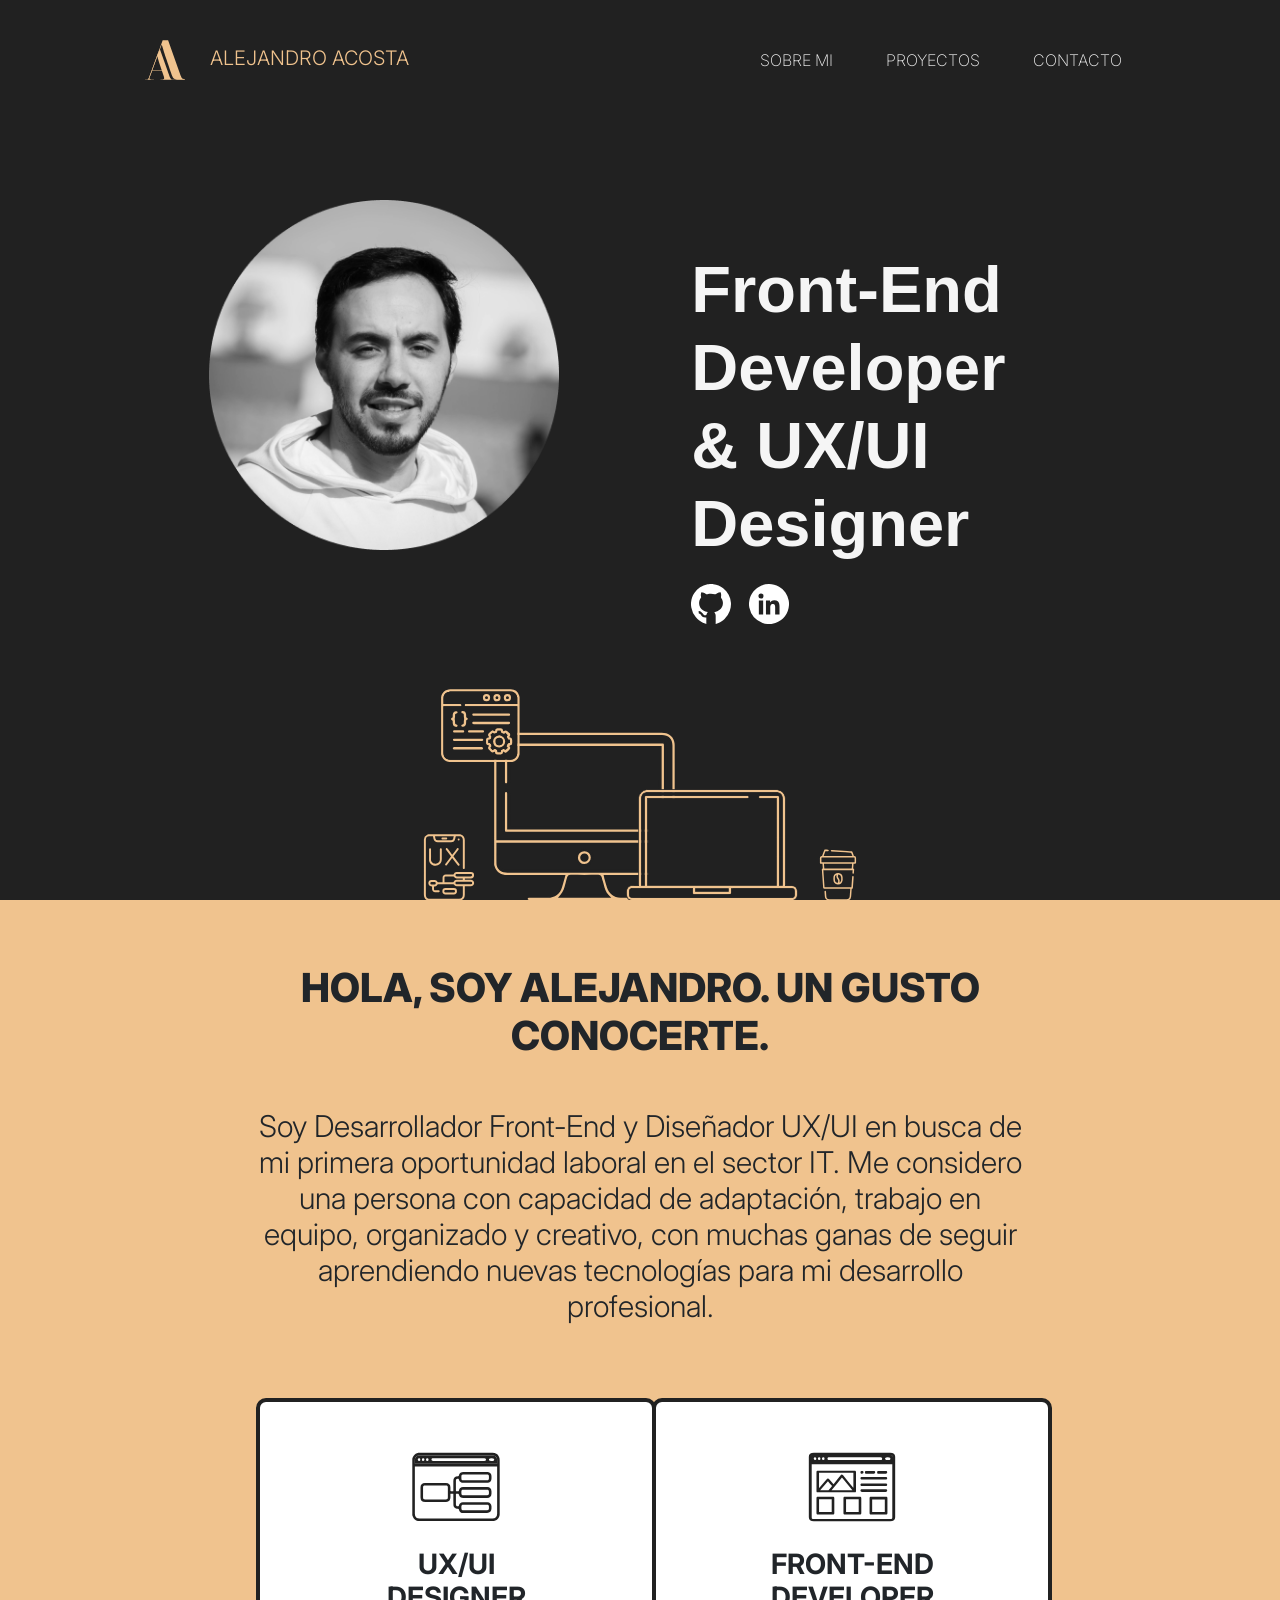
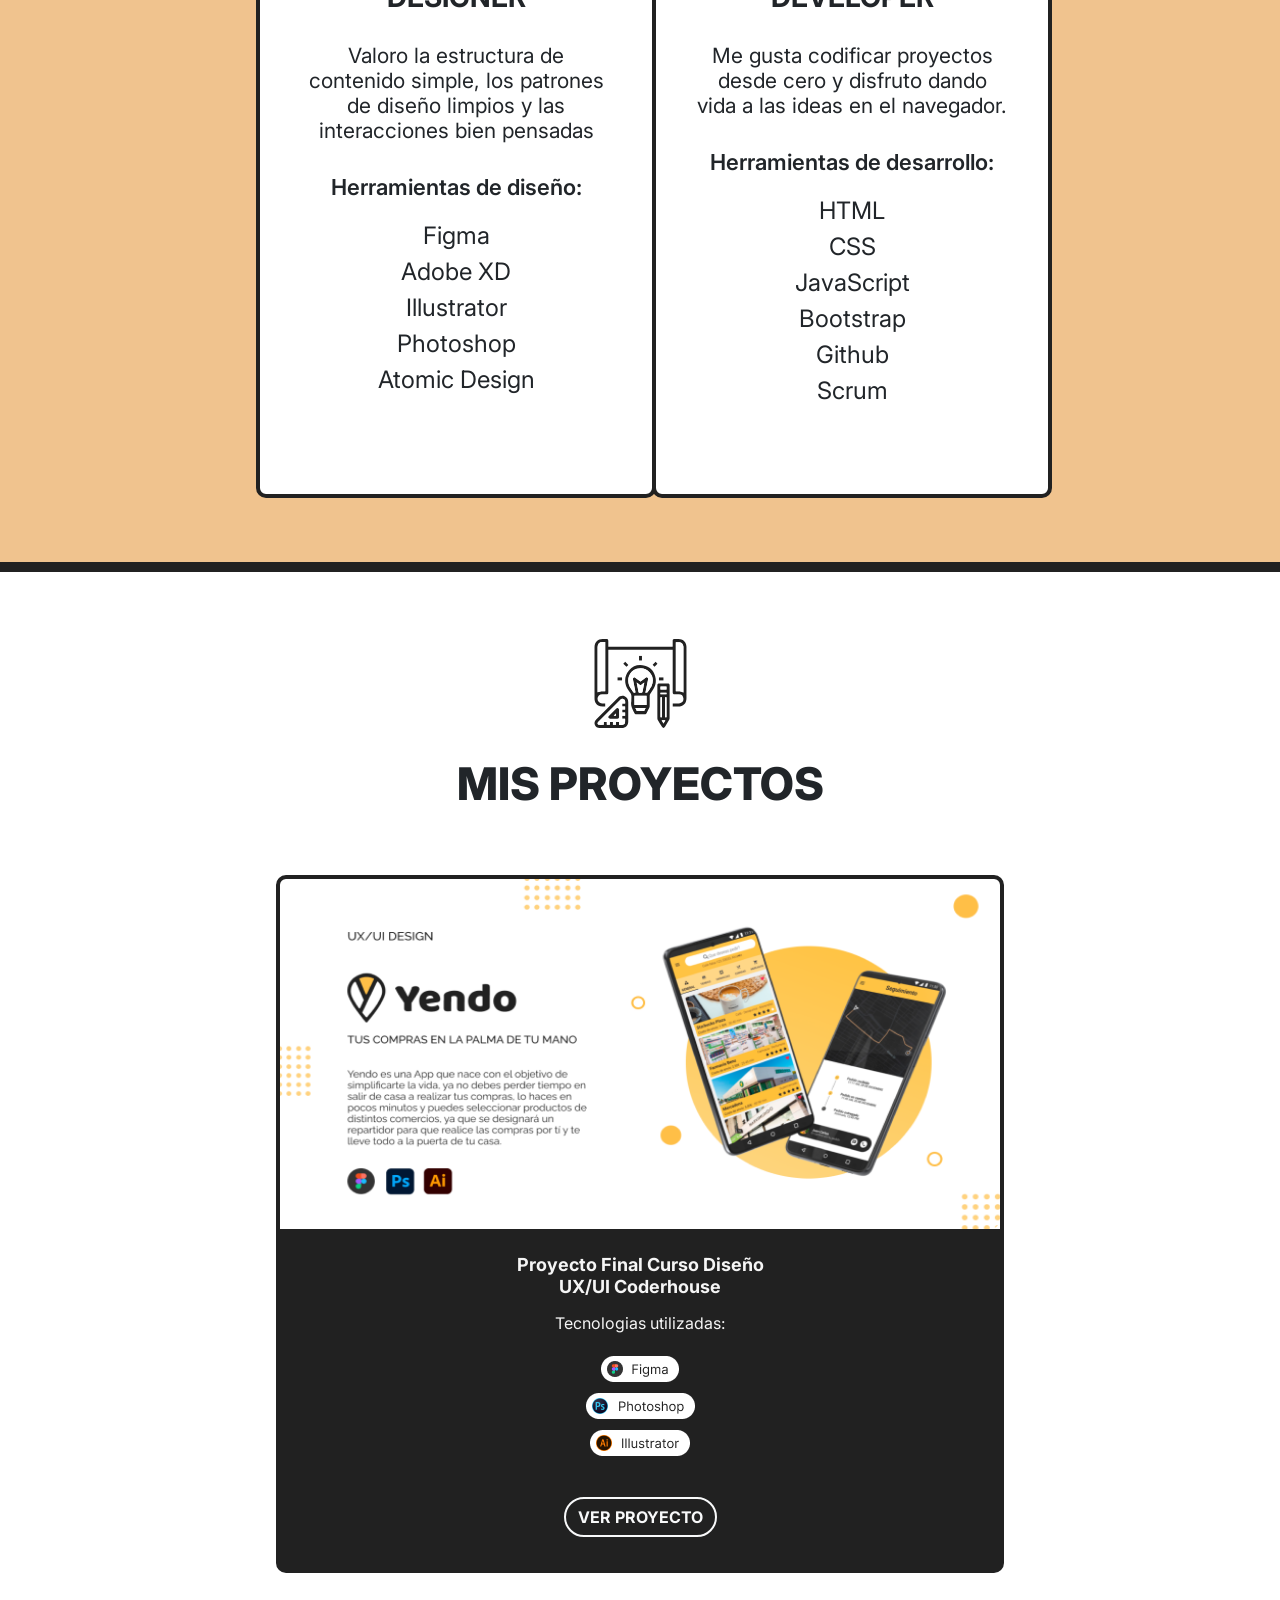
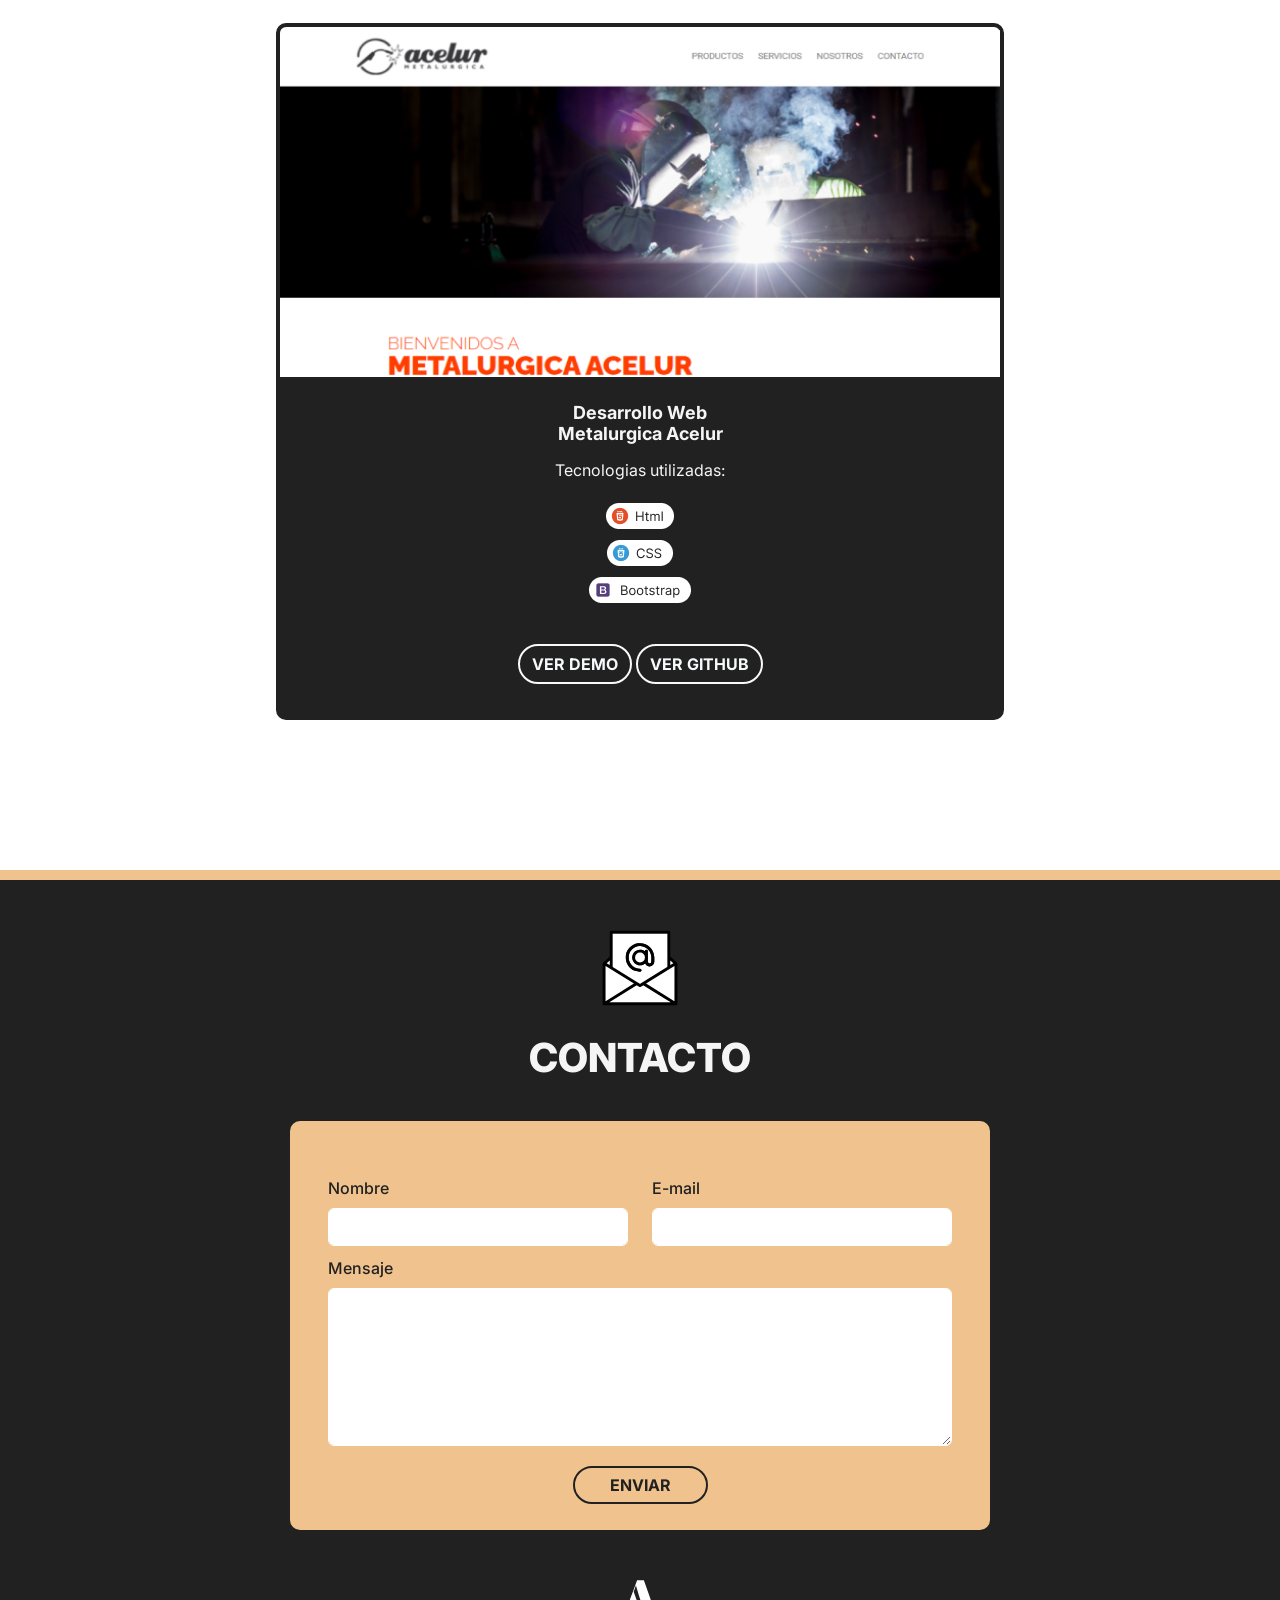
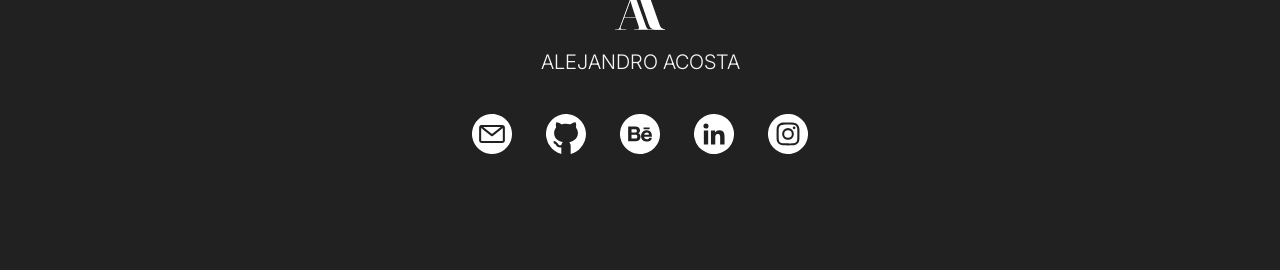
==== commit b902dfa4: "Add files via upload Ajustes responsive + favicon" ====
--- a/index.html
+++ b/index.html
@@ -7,8 +7,9 @@
     <!-- Bootstrap CSS -->
     <link href="https://cdn.jsdelivr.net/npm/bootstrap@5.1.3/dist/css/bootstrap.min.css" rel="stylesheet" integrity="sha384-1BmE4kWBq78iYhFldvKuhfTAU6auU8tT94WrHftjDbrCEXSU1oBoqyl2QvZ6jIW3" crossorigin="anonymous">
     <link rel="stylesheet" href="master.css">
-
-    <title>Ale Acosta</title>
+    <link rel="icon" href="/images/logoAA.svg">
+
+    <title>Alejandro Acosta Portfolio</title>
 
   </head>
   <body>
@@ -46,11 +47,11 @@
       <div class="conteiner-fluid">
         <div class="row" id="portada">
 
-          <div class="col-lg-6 col-xl-4 col-sm-12 divFoto">
+          <div class="col-xxl-4 col-xl-6 col-lg-6 col-md-12 col-sm-12 divFoto">
             <img class="foto" src="/images/Ellipse 1.png" alt="">
           </div>
 
-          <div class="col-lg-6 col-xl-8 col-sm-12" id="titulo">
+          <div class="col-xxl-8 col-xl-6 col-lg-6 col-md-12 col-sm-12" id="titulo">
             <h1 class="titulo">Front-End Developer<br>& UX/UI Designer<br> 
               <a href="https://github.com/aleeacosta" target="_blank"><span class="icon icon-github"></span></a>
               <a href="https://www.linkedin.com/in/aleaco/" target="_blank" rel="noopener noreferrer"><span class="icon icon-linkdin"></span></a>           
--- a/master.css
+++ b/master.css
@@ -56,8 +56,7 @@
         background-color:#212121;
         border: 1px solid #2c2c2c;        
         padding: 10px 30px 10px 10px;
-        text-align: right;
-        
+        text-align: right;        
     }
 }
 
@@ -98,9 +97,6 @@
 .custom-toggler.navbar-toggler {
     border-color: whitesmoke;
   } 
-
-
-
   
 
 /* Estilos Portada*/
@@ -133,9 +129,8 @@
 
 #portada {
     padding: 0 10% 50px 10%;
-    margin: 0; 
-    
-    padding-top: 120px; /*   CAMBIAR */
+    margin: 0;     
+    padding-top: 120px; 
     z-index: -1;
 }
 
@@ -165,6 +160,12 @@
     
 }
 
+@media screen and (max-width: 1546px) {
+    .titulo {
+      font-size: 65px;      
+    }
+}
+
 @media screen and (max-width: 991px) {
     .titulo {
       font-size: 55px;
@@ -226,6 +227,12 @@
 .illustracion{
     height: 250px;
     text-align: center;
+}
+
+@media screen and (max-width: 1546px) {
+    .illustracion {
+        height: 220px;
+    }
 }
 
 @media screen and (max-width: 966px) {
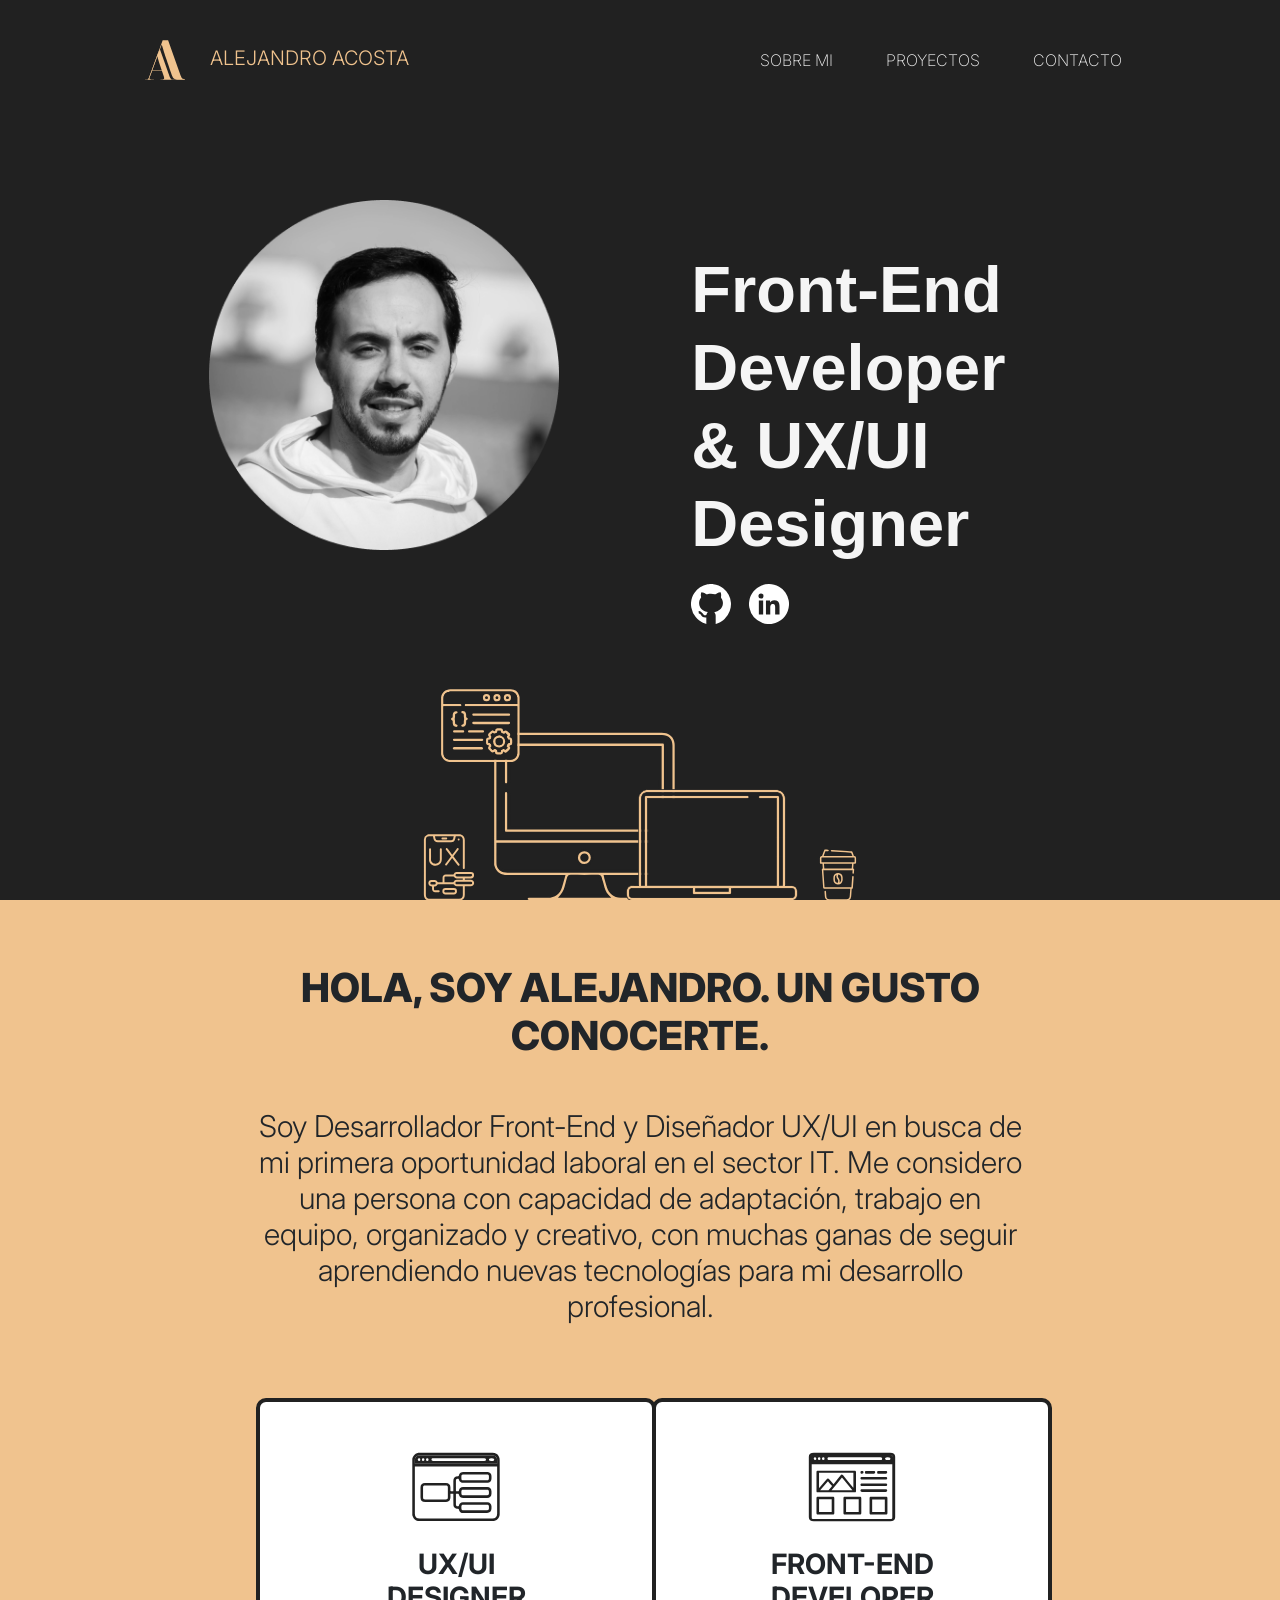
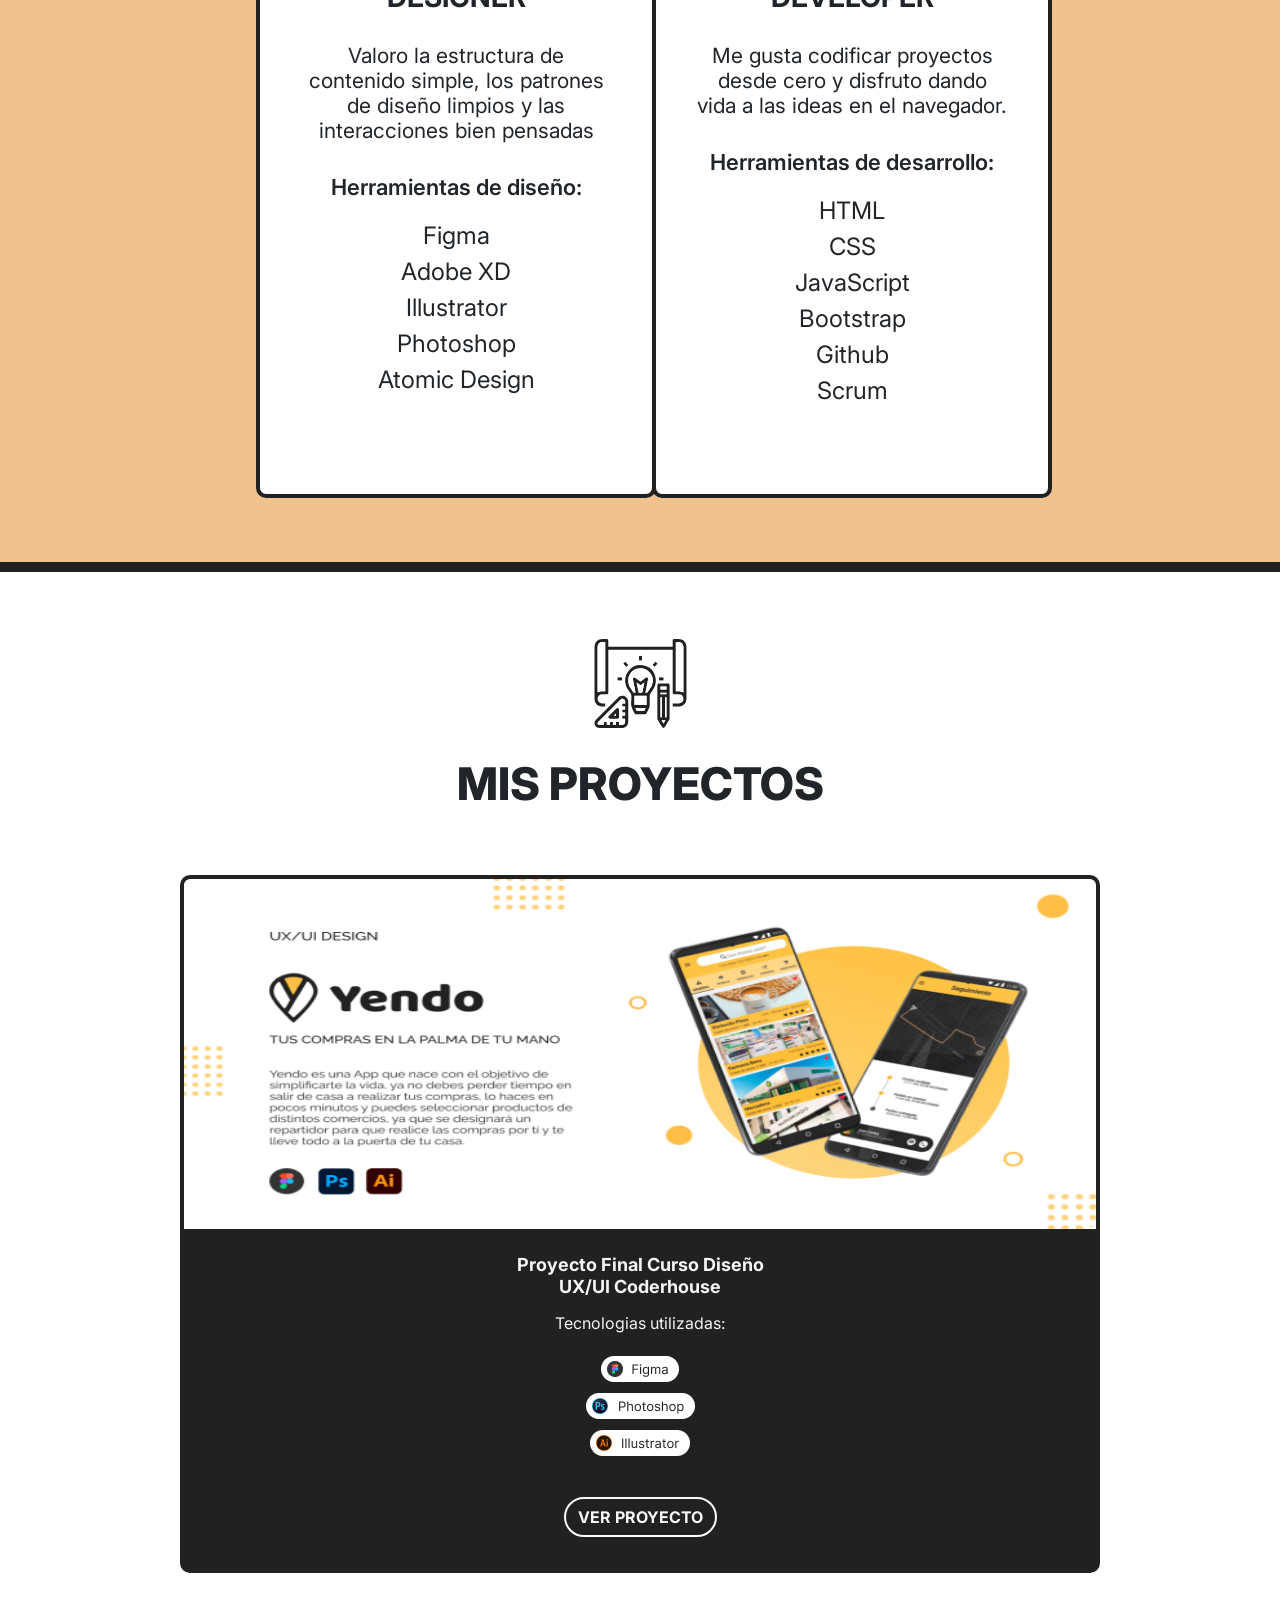
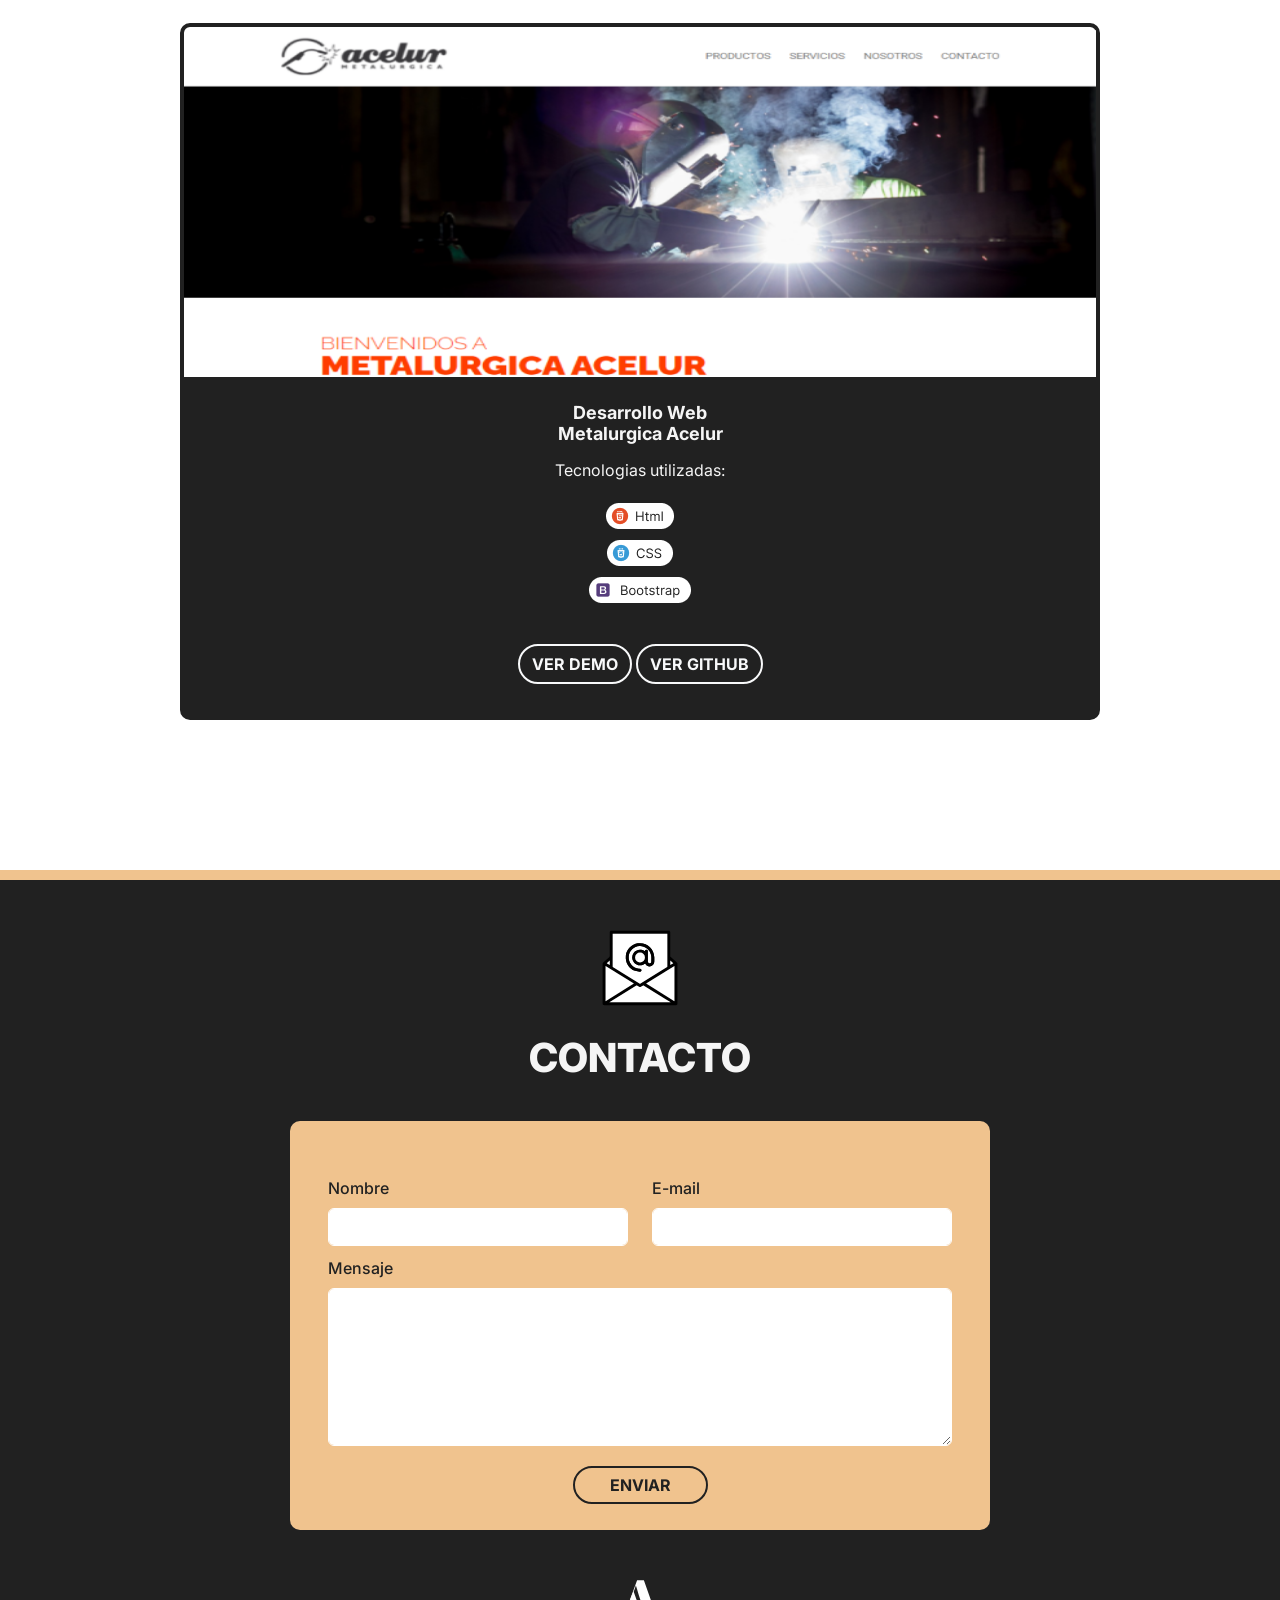
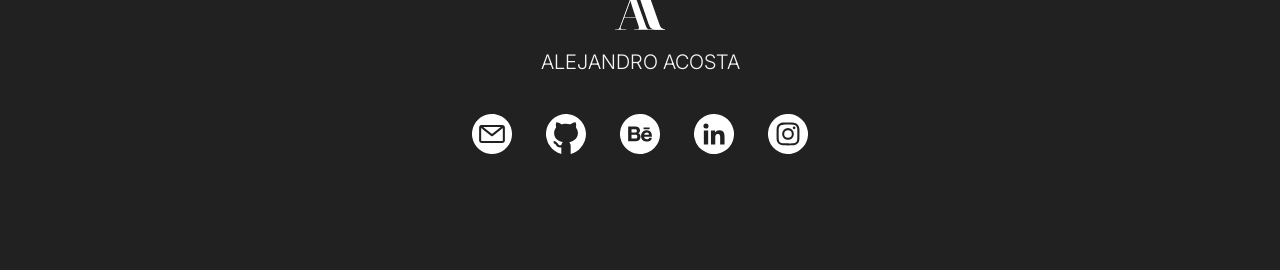
==== commit f2e1435b: "Add files via upload" ====
--- a/index.html
+++ b/index.html
@@ -3,12 +3,12 @@
   <head>    
     <meta charset="utf-8">
     <meta name="viewport" content="width=device-width, initial-scale=1">
+    <meta property="og:image" content="images/cp.jpg" />
 
     <!-- Bootstrap CSS -->
     <link href="https://cdn.jsdelivr.net/npm/bootstrap@5.1.3/dist/css/bootstrap.min.css" rel="stylesheet" integrity="sha384-1BmE4kWBq78iYhFldvKuhfTAU6auU8tT94WrHftjDbrCEXSU1oBoqyl2QvZ6jIW3" crossorigin="anonymous">
-    <link rel="stylesheet" href="master.css">
+    <link rel="stylesheet" href="master.css">    
     <link rel="icon" href="/images/logoAA.svg">
-
     <title>Alejandro Acosta Portfolio</title>
 
   </head>
--- a/master.css
+++ b/master.css
@@ -11,7 +11,15 @@
 #divPortada {
     background-color: #212121;
     color:whitesmoke; 
-    height: 100vh;    
+    height: 100vh;  
+    min-height: 100vh;
+    min-height: -webkit-fill-available;  
+}
+
+@media screen and (max-width: 420px) {
+    #divPortada {
+        height: 100%;         
+    }
 }
 
 /* Estilos NAVBAR*/
@@ -227,6 +235,7 @@
 .illustracion{
     height: 250px;
     text-align: center;
+    
 }
 
 @media screen and (max-width: 1546px) {
@@ -433,6 +442,12 @@
     height: 100%;    
     margin: auto;
     padding-bottom: 50px;
+}
+
+@media screen and (max-width: 1750px) {
+    .proyectos {
+        width: 70%;       
+    }
 }
 
 @media screen and (max-width: 450px) {
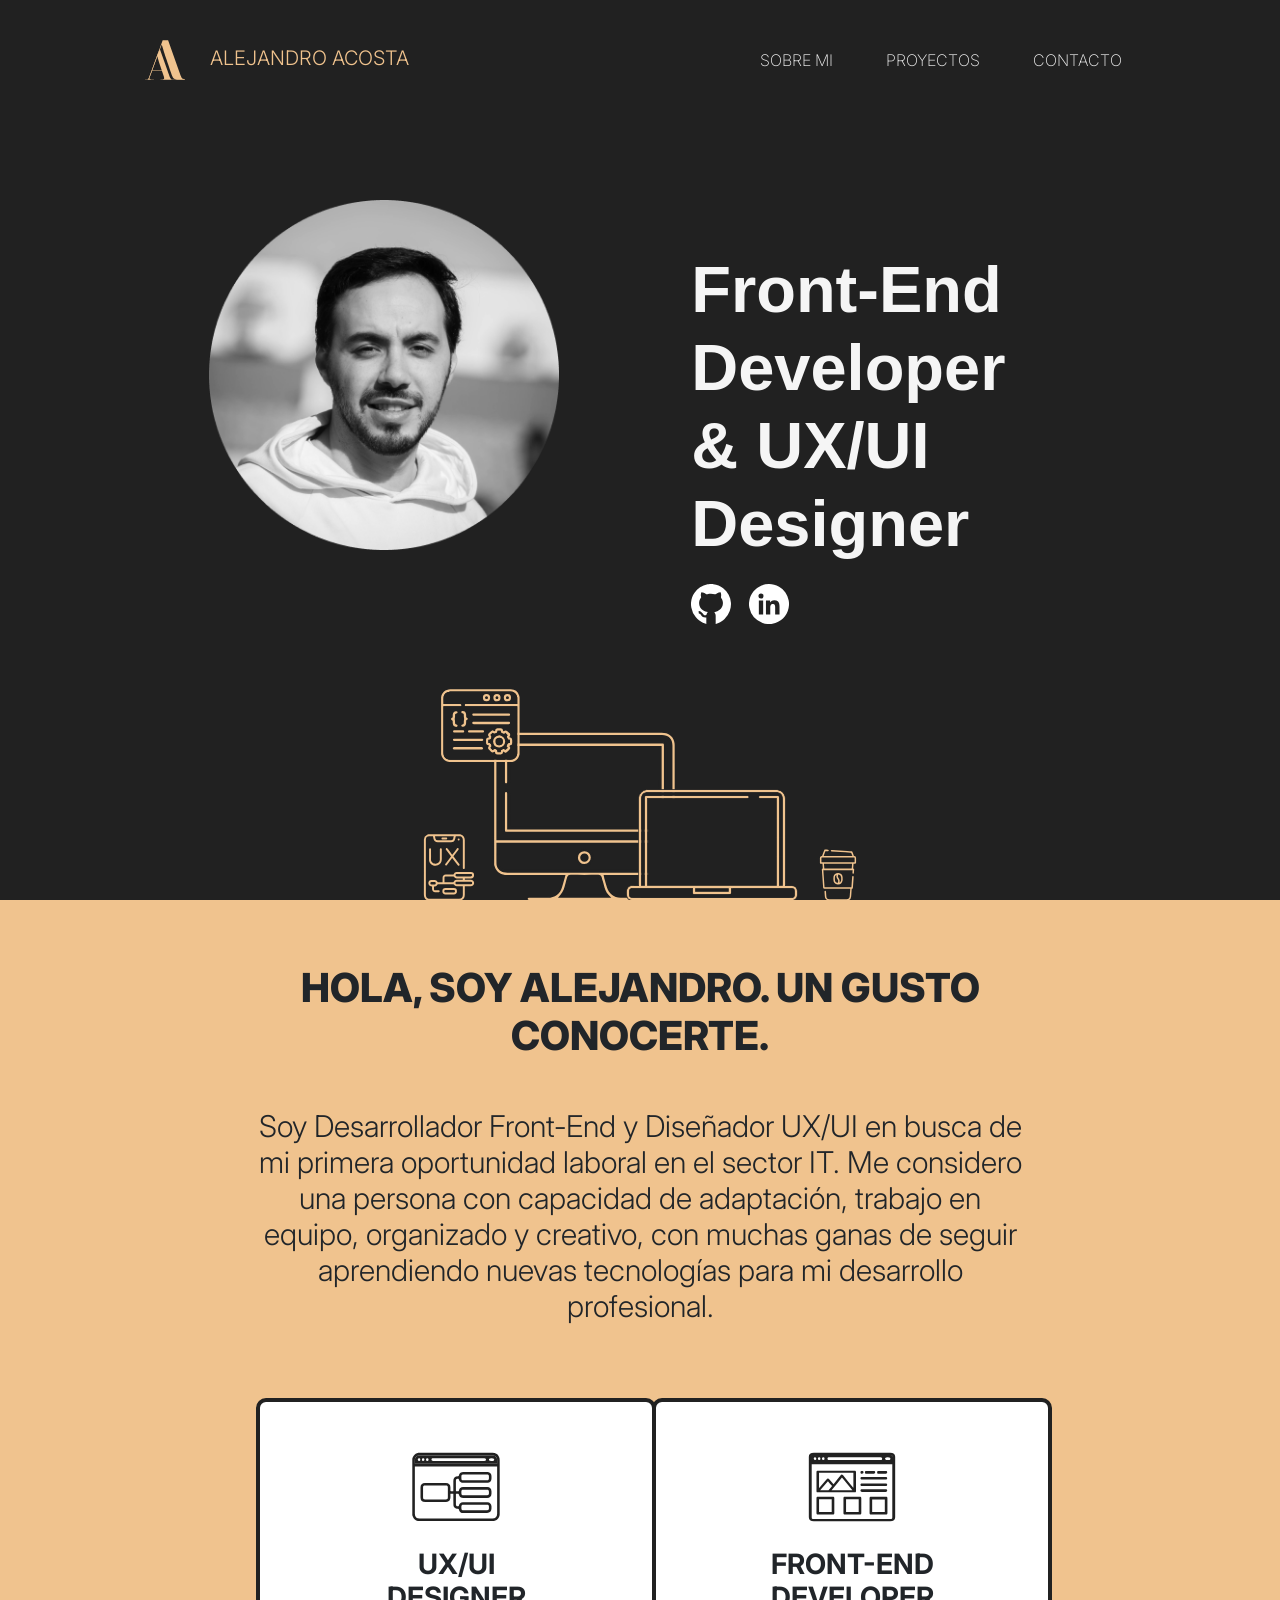
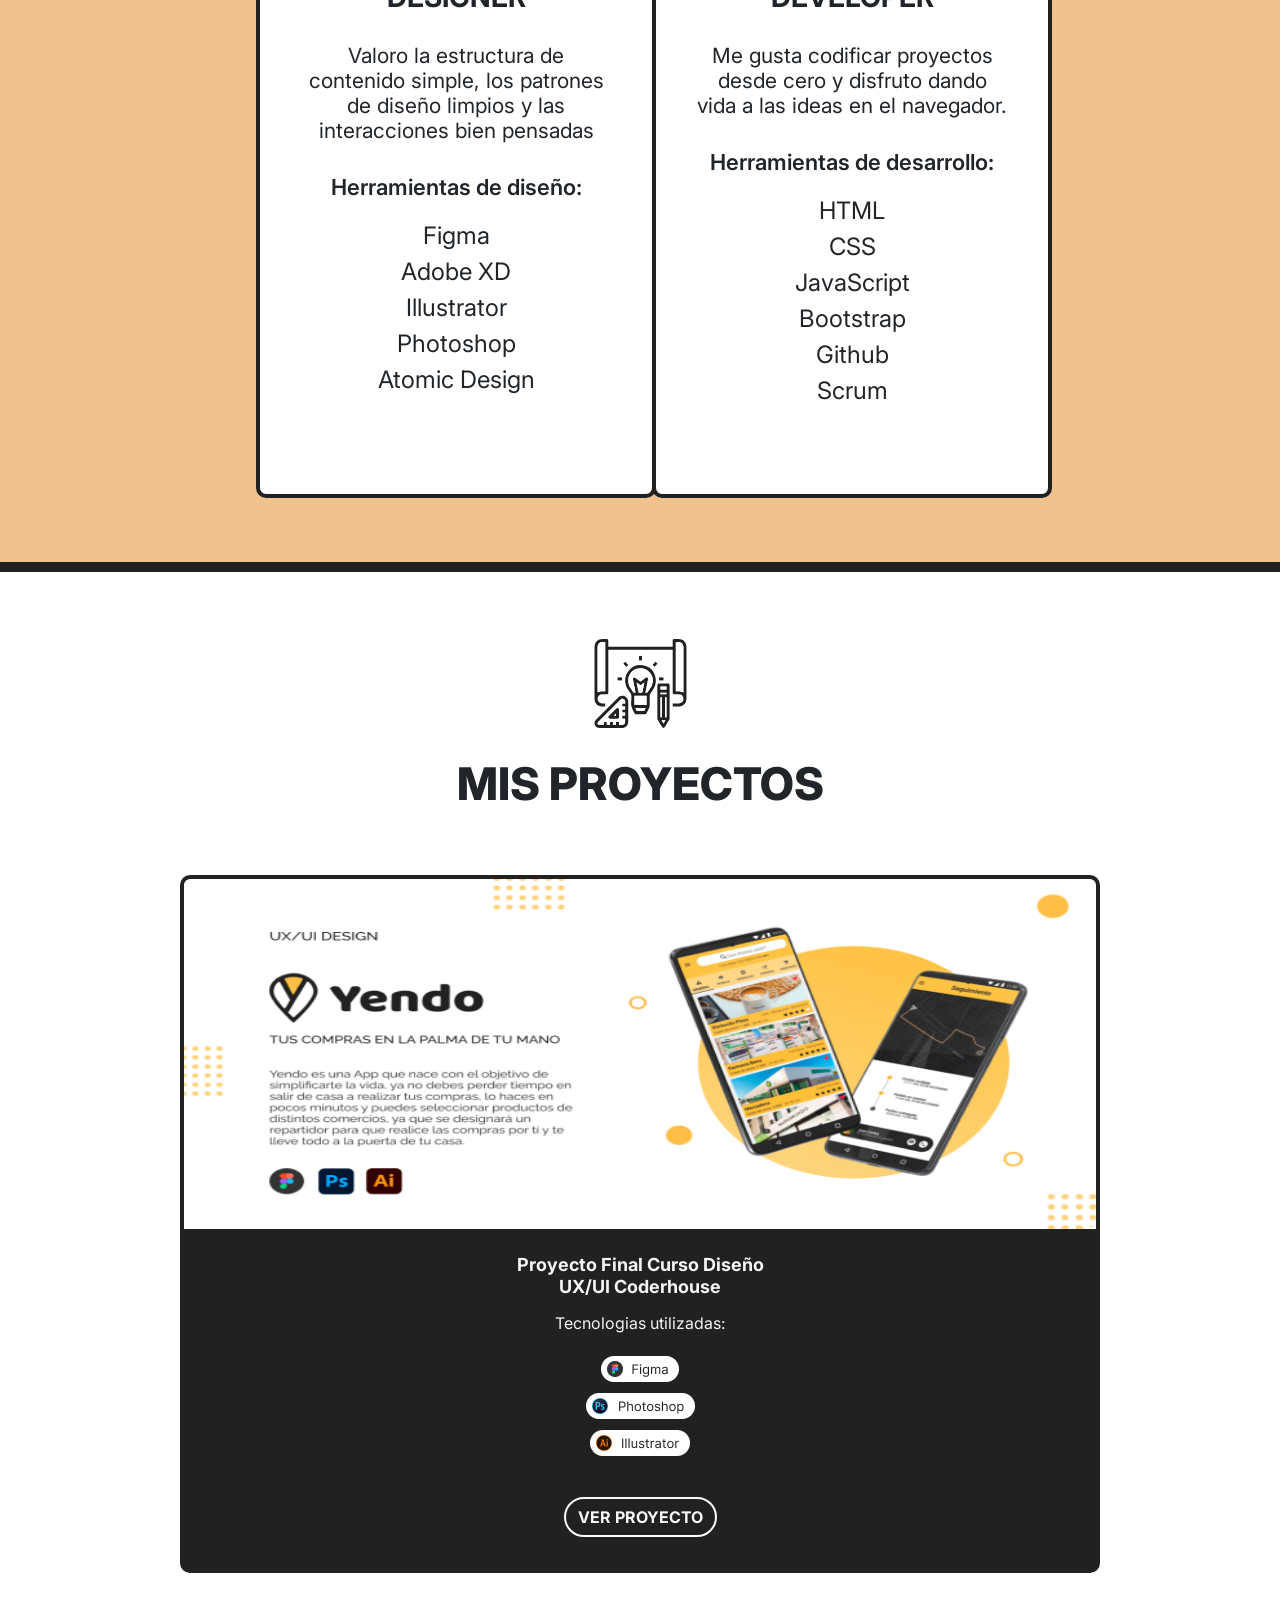
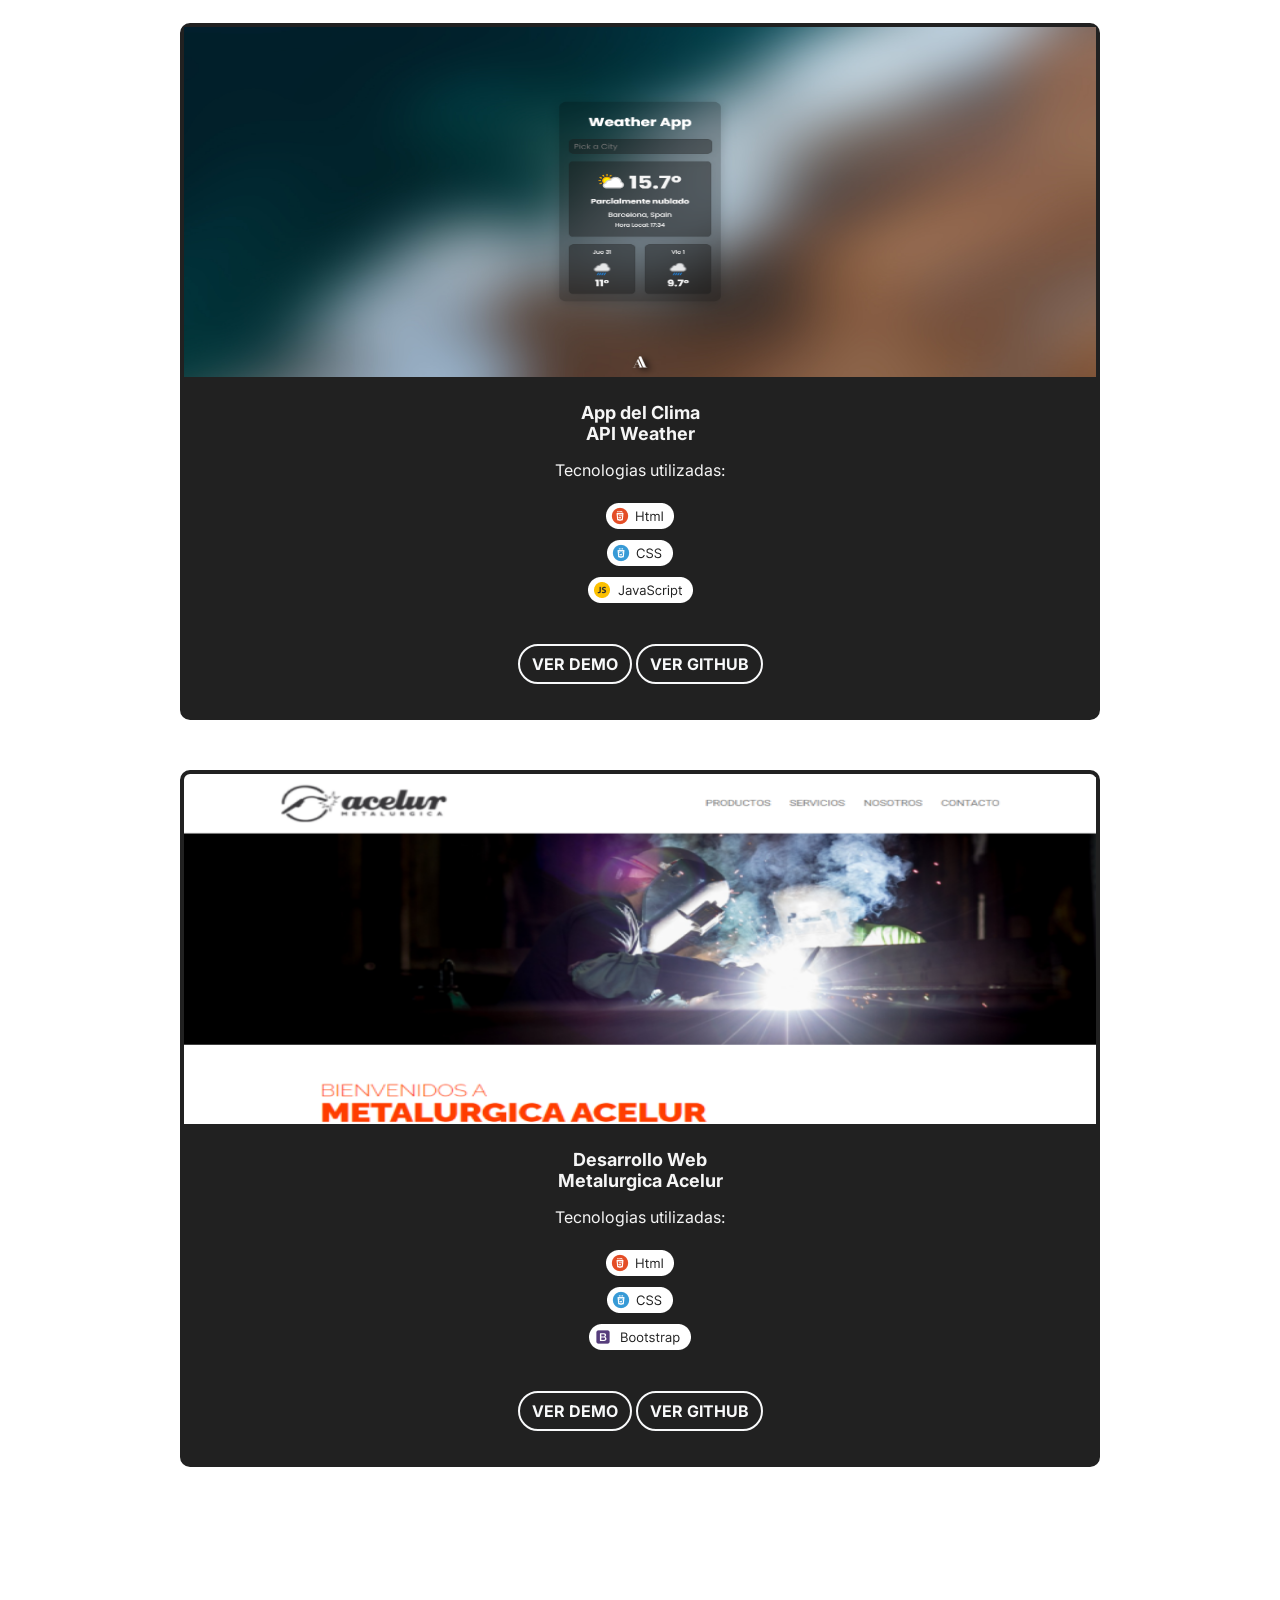
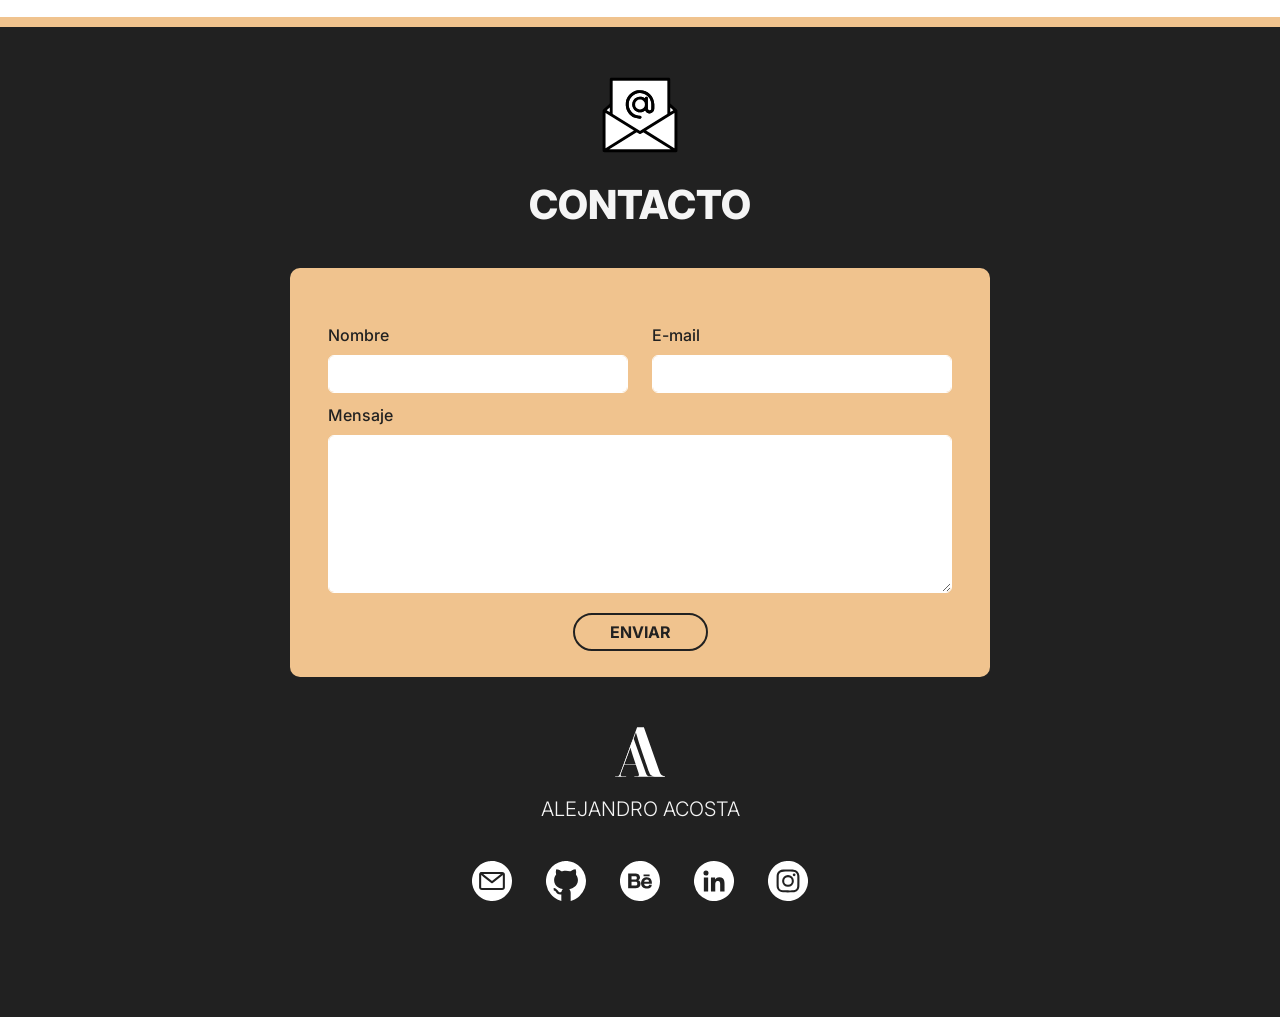
==== commit 5b1938df: "Add files via upload" ====
--- a/index.html
+++ b/index.html
@@ -1,7 +1,7 @@
 <!doctype html>
 <html lang="es">
   <head>    
-    <meta charset="utf-8">
+    <meta charset="utf-8">    
     <meta name="viewport" content="width=device-width, initial-scale=1">
     <meta property="og:image" content="images/cp.jpg" />
 
@@ -9,12 +9,12 @@
     <link href="https://cdn.jsdelivr.net/npm/bootstrap@5.1.3/dist/css/bootstrap.min.css" rel="stylesheet" integrity="sha384-1BmE4kWBq78iYhFldvKuhfTAU6auU8tT94WrHftjDbrCEXSU1oBoqyl2QvZ6jIW3" crossorigin="anonymous">
     <link rel="stylesheet" href="master.css">    
     <link rel="icon" href="/images/logoAA.svg">
-    <title>Alejandro Acosta Portfolio</title>
+    <title>Alejandro Acosta Portfolio</title>    
 
   </head>
   <body>
 
-    <div class="conteiner-fluid" id="divPortada">
+    <div class="conteiner-fluid" id="divPortada" style="position: relative;">
       
       <!-- Empieza NavBAR-->
       <nav class="navbar navbar-expand-lg position-absolute w-100">
@@ -33,7 +33,7 @@
             <div class="navbar-nav">              
               <a class="nav-link" href="#sobremi">SOBRE MI</a>
               <a class="nav-link" href="#proyectos">PROYECTOS</a>
-              <a class="nav-link" href="#contacto">CONTACTO</a>
+              <a class="nav-link" href="#contacto" type="button" onclick="focusMethod()">CONTACTO</a>
             </div>
           </div>
 
@@ -61,10 +61,8 @@
         </div> 
       </div>   
       
-      <div class="conteiner-fluid">
-        <div class="col-12 illustracion">
-          <img src="/images/Artboard 1.svg" alt="" class="illustracion img-fluid">            
-        </div>          
+      <div class="contenedor">        
+        <img src="/images/Artboard 1.svg" alt="" class="illustracion">                 
       </div>
       
     <!-- Termina Portada-->  
@@ -168,6 +166,32 @@
       <div class = "proyectos">
         <div class="row">
           <div class="col-xxl-8 col-xl-12">
+            <img src="/images/weatherapp.png" alt="" class="img-fluid">
+          </div>
+
+          <div class="col-xxl-4 col-xl-12">
+
+            <h5>App del Clima<br>API Weather</h5>
+            <p>Tecnologias utilizadas:</p>
+
+            <div><span class="icon-html"></span></div>
+            
+            <div><span class="icon-css"></span></div>
+            
+            <div><span class="icon-javascript"></span></div>
+
+            <div class="divBoton">
+              <a href="https://weather-app-blush-two.vercel.app/" target="_blank"><button type="button" class="btn btn-outline-light" id="bverProyecto">VER DEMO</button></a>
+              <a href="https://github.com/aleeacosta/Weather-App" target="_blank"><button type="button" class="btn btn-outline-light" id="bverProyecto">VER GITHUB</button></a>
+            </div>
+
+          </div>
+        </div>
+      </div>
+
+      <div class = "proyectos">
+        <div class="row">
+          <div class="col-xxl-8 col-xl-12">
             <img src="/images/acelur.png" alt="" class="img-fluid">
           </div>
 
@@ -213,7 +237,7 @@
             <div class="col-lg-6 col-md-12 col-sm-12">
 
               <label for="name" class="form-label">Nombre</label>
-              <input type="name" name="name" class="form-control" id="name" placeholder="" required="">  
+              <input type="name" name="name" class="form-control" id="inputNombre" placeholder="" required="">  
 
             </div>
 
@@ -246,9 +270,14 @@
 
     </div>   
     
+    <script type="text/javascript">
+      focusMethod = function getFocus() {
+        document.getElementById("inputNombre").focus();
+    }      
+    </script>
     
     <script src="https://cdn.jsdelivr.net/npm/bootstrap@5.1.3/dist/js/bootstrap.bundle.min.js" integrity="sha384-ka7Sk0Gln4gmtz2MlQnikT1wXgYsOg+OMhuP+IlRH9sENBO0LRn5q+8nbTov4+1p" crossorigin="anonymous"></script>
-
-   
+    
+    
   </body>
 </html>
--- a/master.css
+++ b/master.css
@@ -9,16 +9,16 @@
 }
 
 #divPortada {
-    background-color: #212121;
+    background-color: #212121;    
     color:whitesmoke; 
     height: 100vh;  
     min-height: 100vh;
     min-height: -webkit-fill-available;  
 }
 
-@media screen and (max-width: 420px) {
+@media screen and (max-width: 450px) {
     #divPortada {
-        height: 100%;         
+        height: 100vh;         
     }
 }
 
@@ -164,8 +164,7 @@
 .titulo {
     font-family: Helvetica;
     font-size: 75px;
-    font-weight: bolder;
-    
+    font-weight: bolder;    
 }
 
 @media screen and (max-width: 1546px) {
@@ -190,8 +189,8 @@
 
 @media screen and (max-width: 556px) {
     .titulo {
-        font-size: 45px;
-        text-align: center;
+        font-size: 35px;
+        text-align: center;        
       }
 }
 
@@ -227,15 +226,16 @@
     background-image: url(/images/linkedinHover.svg);
 }
 
-.col-12{    
-    position: absolute;
-    bottom: 0;  
-     
-}
-.illustracion{
-    height: 250px;
-    text-align: center;
-    
+.contenedor{
+    position: absolute;        
+    bottom: 0;
+    left: 0;
+    right: 0;      
+    text-align: center;    
+}
+
+.illustracion{    
+    height: 250px;     
 }
 
 @media screen and (max-width: 1546px) {
@@ -273,7 +273,7 @@
 .sobreMi {
     width: 100%;
     height: 100%;
-    background-color: #F0C38E;
+    background-color: #f0c38e;
     text-align: center;
     padding-top: 5%;
     padding-left: 20%;
@@ -300,9 +300,12 @@
     line-height: normal;
 }
 
-@media screen and (max-width: 400px) {
+@media screen and (max-width: 450px) {
     .sobreMi p {
         font-size: 25px;
+    }
+    .sobreMi h2{
+        font-size: 36px;
     }
 }
 
@@ -563,6 +566,15 @@
     margin: 0 50px 5px 50px;
 }
 
+.icon-javascript {      
+    display: inline-block;
+    width: 105px;
+    height: 26px;
+    background-size: cover;
+    background-image: url(/images/javascript.png);      
+    margin: 0 50px 5px 50px;
+}
+
 .divBoton {
     margin-top: 30px;
 }
@@ -577,7 +589,7 @@
 }
 
 #bverProyecto:hover {
-    color: #212121;
+    color: #212121;            
 }
 
 /* Estilos Contacto*/
@@ -663,6 +675,7 @@
 #bEnviar:hover {
     color:#F0C38E;
     background-color: #212121;
+    
 }
 
 .form-control {
@@ -681,6 +694,10 @@
     margin-right: 0px;    
 }
 
+.logo:hover{
+    filter: drop-shadow(0px 0px 15px #F0C38E);
+}
+
 .footer a {
     text-decoration:none;
 }
@@ -692,6 +709,10 @@
     color: whitesmoke;
 }
 
+.footer h3:hover {
+    filter: drop-shadow(0px 0px 10px #F0C38E);        
+}
+
 .footer span {
     margin: 10px 15px 0 15px;
 }
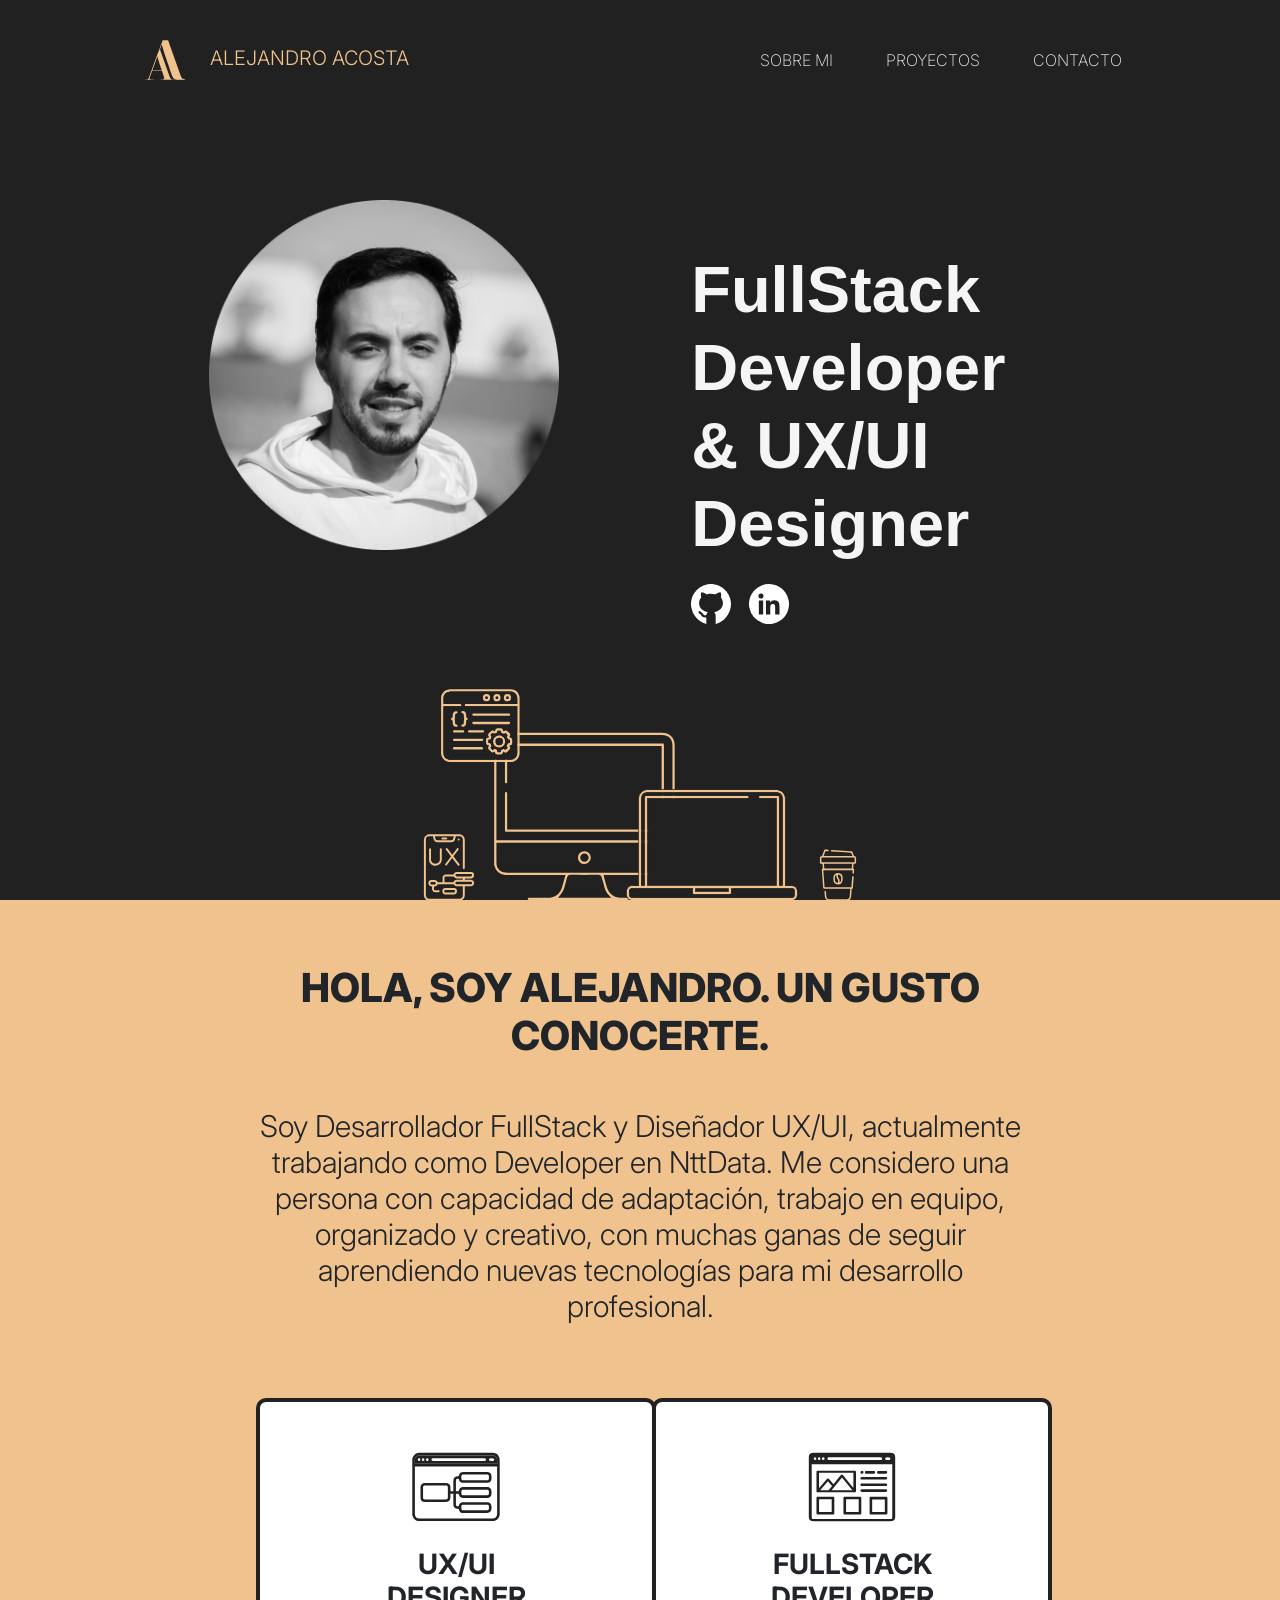
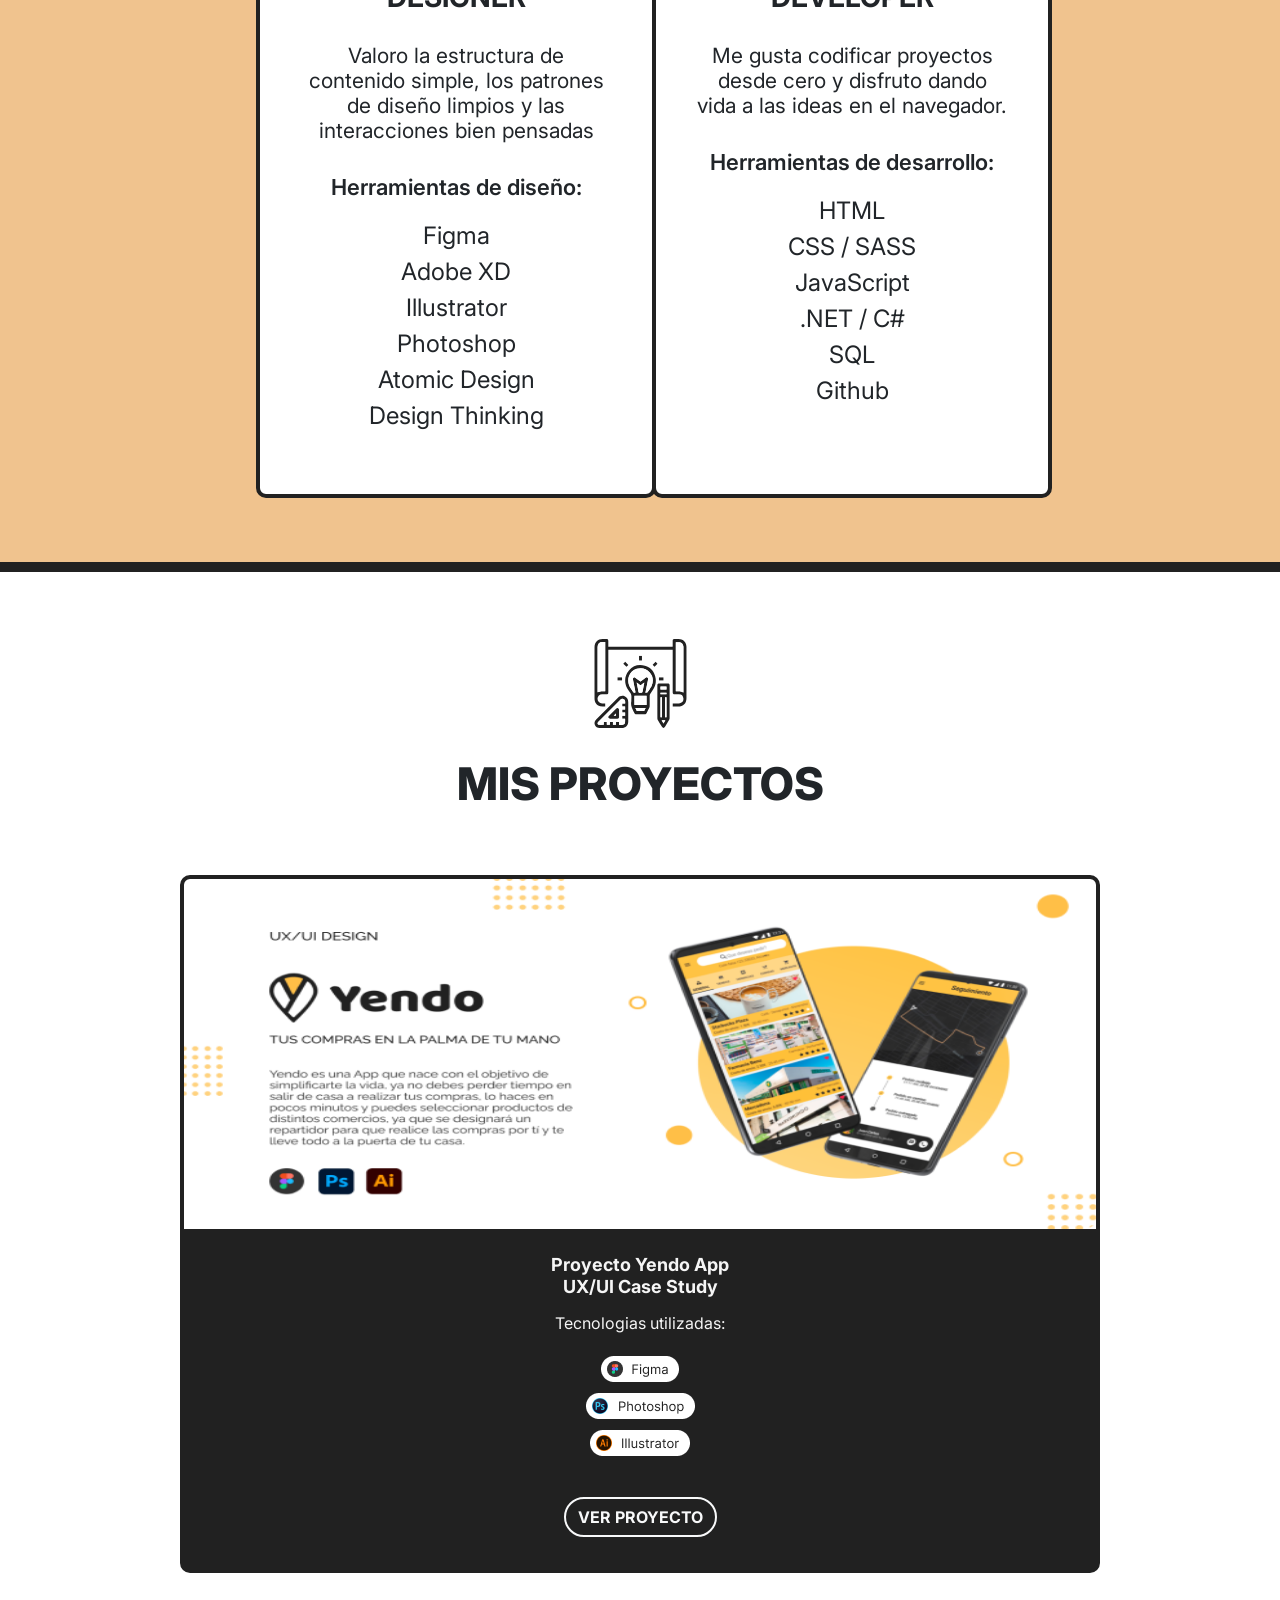
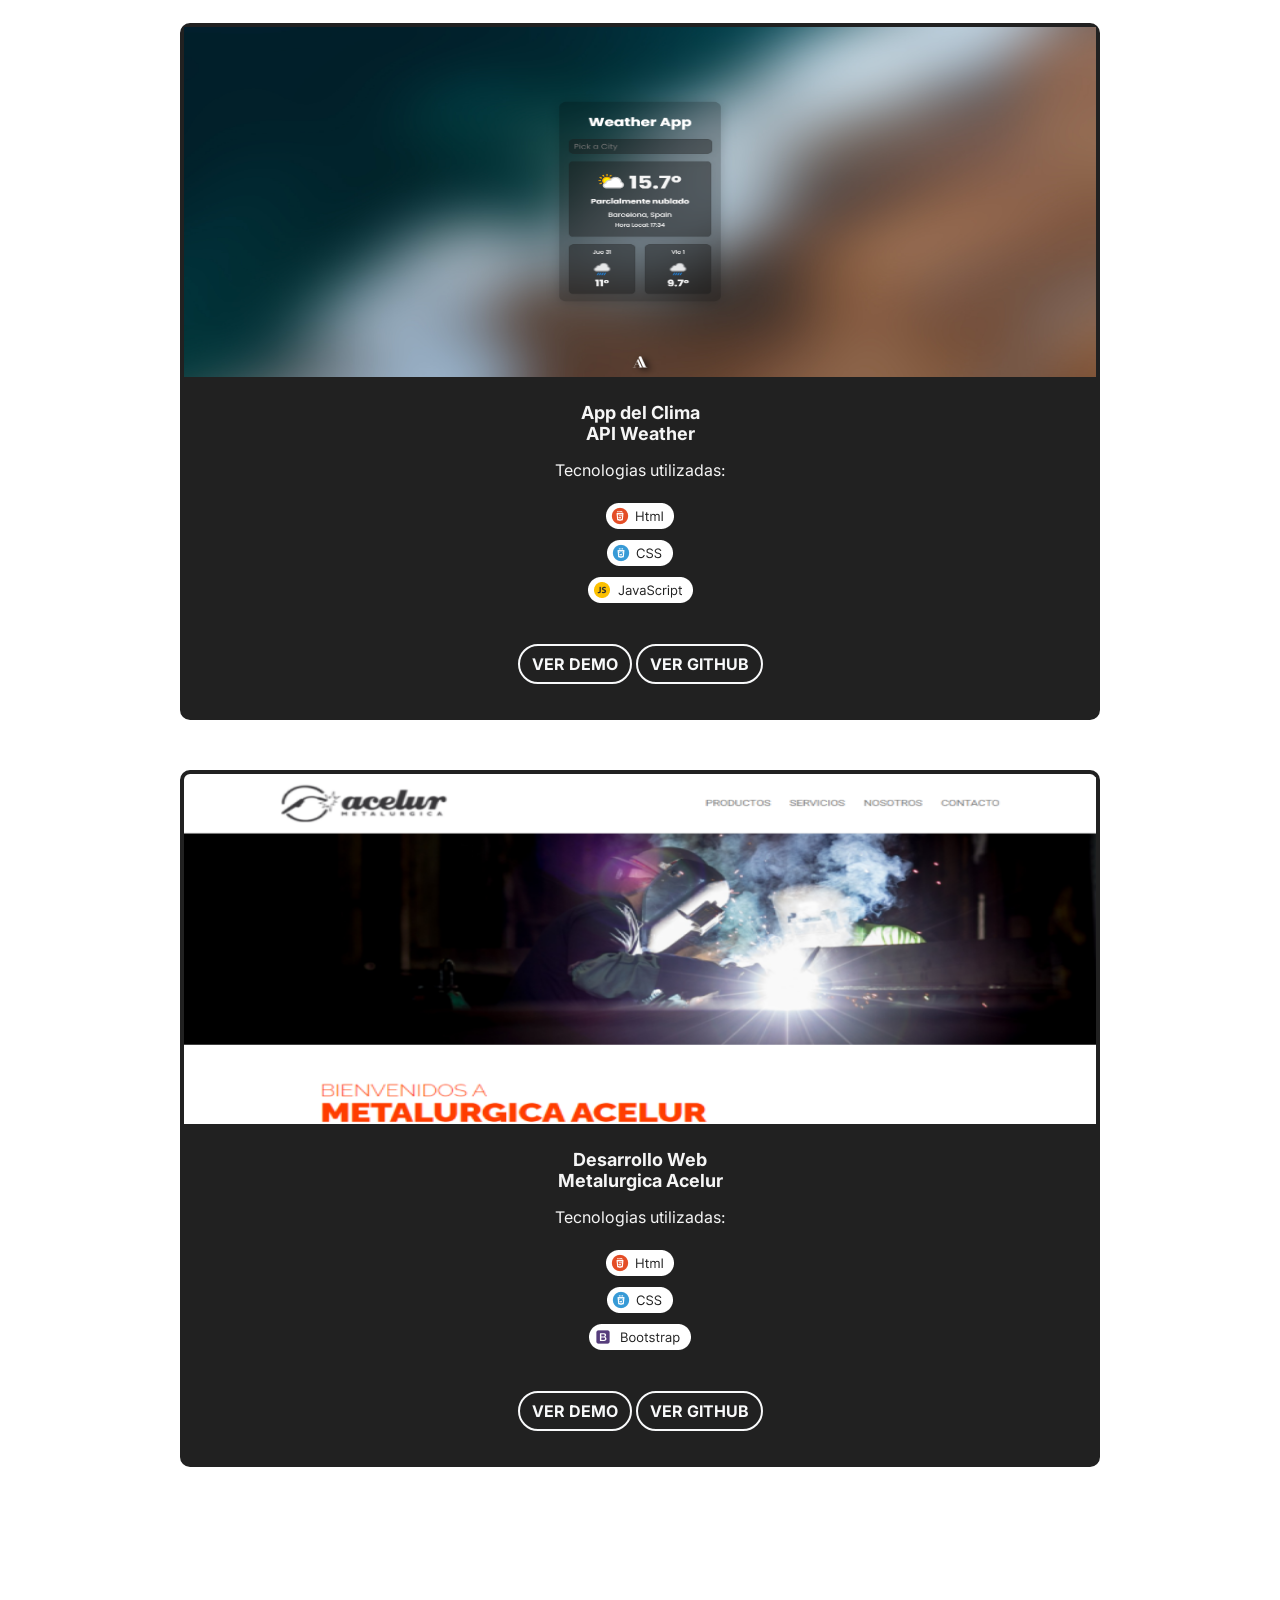
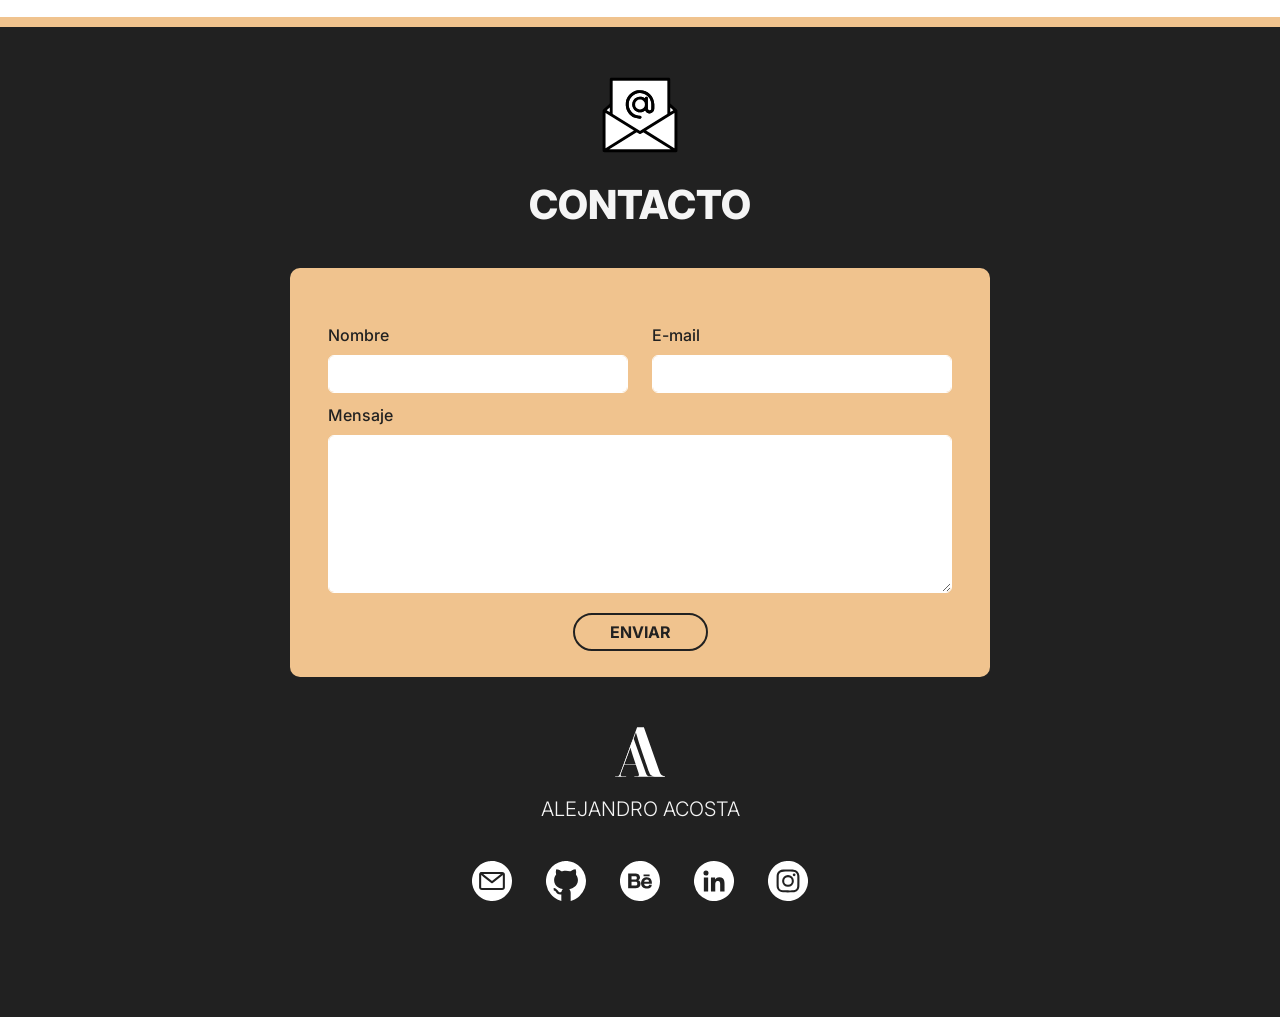
==== commit a9529c22: "Add files via upload" ====
--- a/index.html
+++ b/index.html
@@ -52,7 +52,7 @@
           </div>
 
           <div class="col-xxl-8 col-xl-6 col-lg-6 col-md-12 col-sm-12" id="titulo">
-            <h1 class="titulo">Front-End Developer<br>& UX/UI Designer<br> 
+            <h1 class="titulo">FullStack Developer<br>& UX/UI Designer<br> 
               <a href="https://github.com/aleeacosta" target="_blank"><span class="icon icon-github"></span></a>
               <a href="https://www.linkedin.com/in/aleaco/" target="_blank" rel="noopener noreferrer"><span class="icon icon-linkdin"></span></a>           
             </h1>            
@@ -76,7 +76,7 @@
       <div class="row">
 
         <h2>HOLA, SOY ALEJANDRO. UN GUSTO CONOCERTE.</h2>
-        <p>Soy Desarrollador Front-End y Diseñador UX/UI en busca de mi primera oportunidad laboral en el sector IT. 
+        <p>Soy Desarrollador FullStack y Diseñador UX/UI, actualmente trabajando como Developer en NttData. 
         Me considero una persona con capacidad de adaptación, trabajo en equipo, organizado y creativo, con muchas ganas de seguir aprendiendo nuevas tecnologías para mi desarrollo profesional.
         </p>
 
@@ -97,6 +97,7 @@
                 <li>Illustrator</li>
                 <li>Photoshop</li>
                 <li>Atomic Design</li>
+                <li>Design Thinking</li>                
               </ul>
               
             </div>
@@ -109,16 +110,16 @@
           <div class="card">
             <div class="card-body">
               <span class="icon-front"></span>
-              <h5 class="titulo">FRONT-END DEVELOPER</h5>              
+              <h5 class="titulo">FULLSTACK DEVELOPER</h5>              
               <p class="texto">Me gusta codificar proyectos desde cero y disfruto dando vida a las ideas en el navegador.</p>
               <h6 class="subtitulo">Herramientas de desarrollo:</h6>
               <ul class="herramientas">
                 <li>HTML</li>
-                <li>CSS</li>
+                <li>CSS / SASS</li>
                 <li>JavaScript</li>
-                <li>Bootstrap</li>
+                <li>.NET / C#</li>
+                <li>SQL</li>
                 <li>Github</li>
-                <li>Scrum</li>
               </ul>
               
             </div>
@@ -147,7 +148,7 @@
 
           <div class="col-xxl-4 col-xl-12">
 
-            <h5>Proyecto Final Curso Diseño <br>UX/UI Coderhouse</h5>
+            <h5>Proyecto Yendo App <br>UX/UI Case Study</h5>
             <p>Tecnologias utilizadas:</p>
 
             <div><span class="icon-figma"></span></div>
